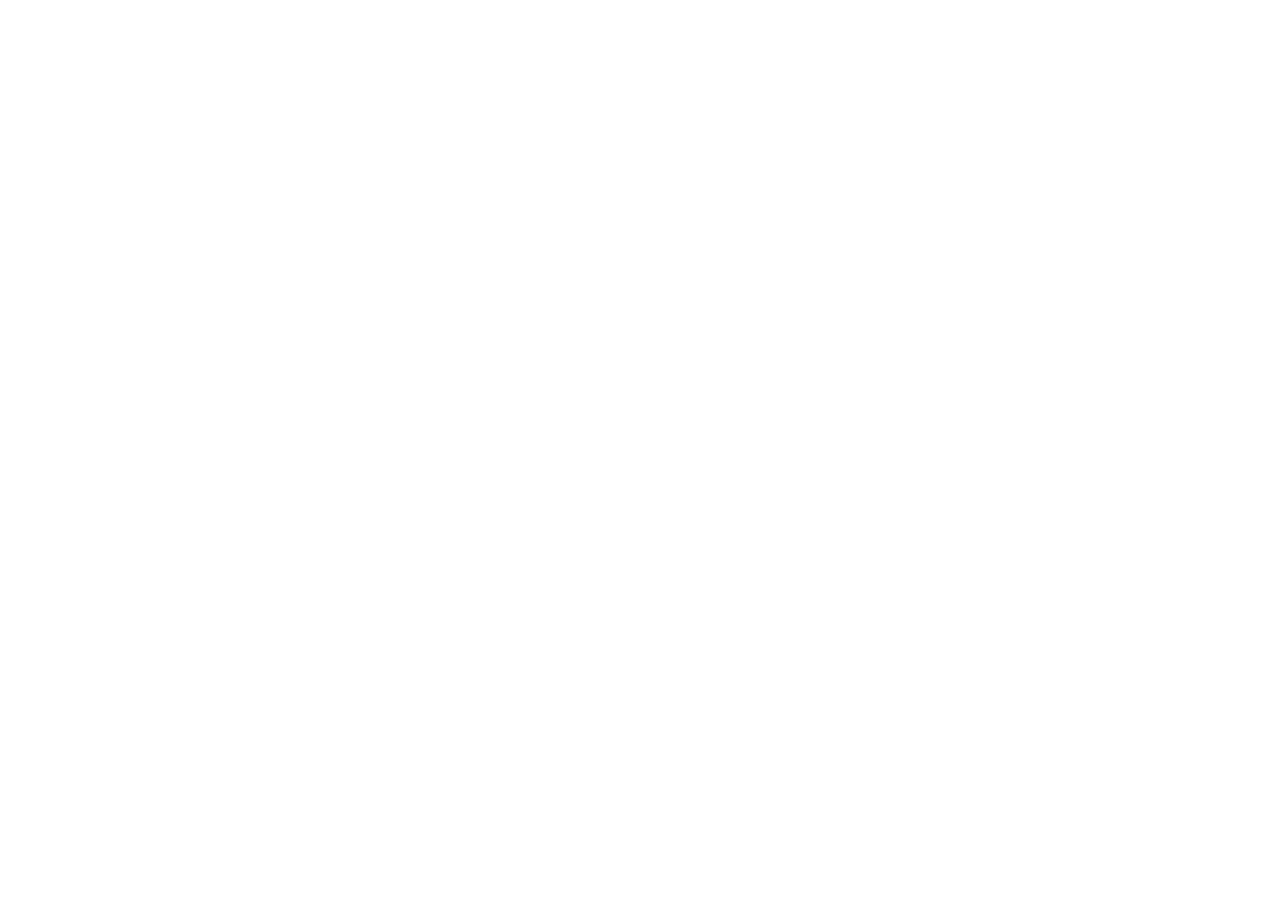
==== index.html @ 2a775c5d "grid" ====
<!doctype html>
<html lang="en">
  <head>
    <meta charset="UTF-8" />
    <meta name="viewport" content="width=device-width, initial-scale=1.0" />
    <title>Home page</title>
    <link rel="stylesheet" href="./css/reset.css" />
    <link rel="stylesheet" href="./css/grid.css" />
    <link
      rel="stylesheet"
      href="https://cdnjs.cloudflare.com/ajax/libs/font-awesome/7.3.0/css/all.min.css"
      integrity="sha512-ApSLB1Pd3/bZN8fWB/RG9YhN/7bd9Hkf3AGaE2mPfebjrxagjuBtx2GcgdqIlJkUzwylBo61r9Xa9NmgBI0swA=="
      crossorigin="anonymous"
      referrerpolicy="no-referrer"
    />
    <link rel="preconnect" href="https://fonts.googleapis.com" />
    <link rel="preconnect" href="https://fonts.gstatic.com" crossorigin />
    <link
      href="https://fonts.googleapis.com/css2?family=Manrope:wght@200..800&family=PT+Sans:ital,wght@0,400;0,700;1,400;1,700&family=Roboto+Slab:wght@100..900&family=Source+Sans+3:ital,wght@0,200..900;1,200..900&display=swap"
      rel="stylesheet"
    />
  </head>
  <body></body>
</html>
---- css/grid.css ----
:root {
  --heading-font: "Roboto Slab", serif;
  --black: #000;
  --white: #fff;
  --primary-color: #b80257;
  --secondary-color: #783df0;
}
* {
  box-sizing: border-box;
}
html {
  font-size: 62.5%;
}
body {
  font-size: 1.6rem;
  font-family: "Manrope", sans-serif;
  line-height: 1.3;
}

h1,
h2,
h3,
h4,
h5,
h6 {
  font-family: var(--heading-font);
}

a {
  color: inherit;
}
/* XXL */

.item {
  display: flex;
  justify-content: center;
  align-items: center;
  padding: 20px;
  font-size: 20px;
  font-weight: 600;
  background: lightgreen;
  color: #fff;
}

.container {
  --spacer: 24px;
  --column: 12;

  max-width: 1320px;
  margin-left: auto;
  margin-right: auto;

  padding-left: calc(var(--spacer) / 2);
  padding-right: calc(var(--spacer) / 2);
}

.row {
  --spacer-x: var(--spacer);
  --spacer-y: 0;

  display: flex;
  flex-wrap: wrap;

  margin-left: calc(var(--spacer-x) / 2 * -1);
  margin-right: calc(var(--spacer-x) / 2 * -1);
  margin-top: calc(var(--spacer-y) * -1);
}

.col {
  flex: 1 0;
}

.col,
.row > [class*="col-"] {
  padding-left: calc(var(--spacer-x) / 2);
  padding-right: calc(var(--spacer-x) / 2);
  margin-top: var(--spacer-y);
}

.row > [class*="col-"] {
  flex-basis: calc(100% / var(--column) * var(--column-number));
}

.row[class*="row-cols-"] > * {
  flex-basis: calc(100% / var(--row-cols-number));
}

.row > [class*="offset-"] {
  margin-left: calc(100% / var(--column) * var(--col-offset));
}

/* OFFSET */
.offset-0 {
  --col-offset: 0;
}

.offset-1 {
  --col-offset: 1;
}

.offset-2 {
  --col-offset: 2;
}

.offset-3 {
  --col-offset: 3;
}

.offset-4 {
  --col-offset: 4;
}

.offset-5 {
  --col-offset: 5;
}

.offset-6 {
  --col-offset: 6;
}

.offset-7 {
  --col-offset: 7;
}

.offset-8 {
  --col-offset: 8;
}

.offset-9 {
  --col-offset: 9;
}

.offset-10 {
  --col-offset: 10;
}

.offset-11 {
  --col-offset: 11;
}
/* Gutters */

/* gx: khoảng cách ngang */
.g-0,
.gx-0 {
  --spacer-x: 0;
}

.g-1,
.gx-1 {
  --spacer-x: calc(var(--spacer) * 0.25);
}

.g-2,
.gx-2 {
  --spacer-x: calc(var(--spacer) * 0.5);
}

.g-3,
.gx-3 {
  --spacer-x: calc(var(--spacer));
}

.g-4,
.gx-4 {
  --spacer-x: calc(var(--spacer) * 1.5);
}

.g-5,
.gx-5 {
  --spacer-x: calc(var(--spacer) * 3);
}

/* gy: khoảng cách dọc */
.g-0,
.gy-0 {
  --spacer-y: 0;
}

.g-1,
.gy-1 {
  --spacer-y: calc(var(--spacer) * 0.25);
}

.g-2,
.gy-2 {
  --spacer-y: calc(var(--spacer) * 0.5);
}

.g-3,
.gy-3 {
  --spacer-y: calc(var(--spacer));
}

.g-4,
.gy-4 {
  --spacer-y: calc(var(--spacer) * 1.5);
}

.g-5,
.gy-5 {
  --spacer-y: calc(var(--spacer) * 3);
}

/* Row col */

.row-cols-1 {
  --row-cols-number: 1;
}
.row-cols-2 {
  --row-cols-number: 2;
}
.row-cols-3 {
  --row-cols-number: 3;
}
.row-cols-4 {
  --row-cols-number: 4;
}
.row-cols-5 {
  --row-cols-number: 5;
}
.row-cols-6 {
  --row-cols-number: 6;
}

/* col */

.col-1 {
  --column-number: 1;
}

.col-2 {
  --column-number: 2;
}
.col-3 {
  --column-number: 3;
}
.col-4 {
  --column-number: 4;
}
.col-5 {
  --column-number: 5;
}
.col-6 {
  --column-number: 6;
}
.col-7 {
  --column-number: 7;
}
.col-8 {
  --column-number: 8;
}
.col-9 {
  --column-number: 9;
}
.col-10 {
  --column-number: 10;
}
.col-11 {
  --column-number: 11;
}
.col-12 {
  --column-number: 12;
}

/* Responsive */

/* XL */

@media (max-width: 1399.98px) {
  .container {
    max-width: 1140px;
  }

  .col-xl-1 {
    --column-number: 1;
  }

  .col-xl-2 {
    --column-number: 2;
  }
  .col-xl-3 {
    --column-number: 3;
  }
  .col-xl-4 {
    --column-number: 4;
  }
  .col-xl-5 {
    --column-number: 5;
  }
  .col-xl-6 {
    --column-number: 6;
  }
  .col-xl-7 {
    --column-number: 7;
  }
  .col-xl-8 {
    --column-number: 8;
  }
  .col-xl-9 {
    --column-number: 9;
  }
  .col-xl-10 {
    --column-number: 10;
  }
  .col-xl-11 {
    --column-number: 11;
  }
  .col-xl-12 {
    --column-number: 12;
  }

  .row-cols-xl-1 {
    --row-cols-number: 1;
  }
  .row-cols-xl-2 {
    --row-cols-number: 2;
  }
  .row-cols-xl-3 {
    --row-cols-number: 3;
  }
  .row-cols-xl-4 {
    --row-cols-number: 4;
  }
  .row-cols-xl-5 {
    --row-cols-number: 5;
  }
  .row-cols-xl-6 {
    --row-cols-number: 6;
  }
  /* Gutters */

  /* gx: khoảng cách ngang */
  .g-xl-0,
  .gx-xl-0 {
    --spacer-x: 0;
  }

  .g-xl-1,
  .gx-xl-1 {
    --spacer-x: calc(var(--spacer) * 0.25);
  }

  .g-xl-2,
  .gx-xl-2 {
    --spacer-x: calc(var(--spacer) * 0.5);
  }

  .g-xl-3,
  .gx-xl-3 {
    --spacer-x: calc(var(--spacer));
  }

  .g-xl-4,
  .gx-xl-4 {
    --spacer-x: calc(var(--spacer) * 1.5);
  }

  .g-xl-5,
  .gx-xl-5 {
    --spacer-x: calc(var(--spacer) * 3);
  }

  /* gy: khoảng cách dọc */
  .g-xl-0,
  .gy-xl-0 {
    --spacer-y: 0;
  }

  .g-xl-1,
  .gy-xl-1 {
    --spacer-y: calc(var(--spacer) * 0.25);
  }

  .g-xl-2,
  .gy-xl-2 {
    --spacer-y: calc(var(--spacer) * 0.5);
  }

  .g-xl-3,
  .gy-xl-3 {
    --spacer-y: calc(var(--spacer));
  }

  .g-xl-4,
  .gy-xl-4 {
    --spacer-y: calc(var(--spacer) * 1.5);
  }

  .g-xl-5,
  .gy-xl-5 {
    --spacer-y: calc(var(--spacer) * 3);
  }

  /* OFFSET */
  .offset-xl-0 {
    --col-offset: 0;
  }

  .offset-xl-1 {
    --col-offset: 1;
  }

  .offset-xl-2 {
    --col-offset: 2;
  }

  .offset-xl-3 {
    --col-offset: 3;
  }

  .offset-xl-4 {
    --col-offset: 4;
  }

  .offset-xl-5 {
    --col-offset: 5;
  }

  .offset-xl-6 {
    --col-offset: 6;
  }

  .offset-xl-7 {
    --col-offset: 7;
  }

  .offset-xl-8 {
    --col-offset: 8;
  }

  .offset-xl-9 {
    --col-offset: 9;
  }

  .offset-xl-10 {
    --col-offset: 10;
  }

  .offset-xl-11 {
    --col-offset: 11;
  }
}
/* lg */

@media (max-width: 1199.98px) {
  .container {
    max-width: 960px;
  }
  .col-lg-1 {
    --column-number: 1;
  }

  .col-lg-2 {
    --column-number: 2;
  }
  .col-lg-3 {
    --column-number: 3;
  }
  .col-lg-4 {
    --column-number: 4;
  }
  .col-lg-5 {
    --column-number: 5;
  }
  .col-lg-6 {
    --column-number: 6;
  }
  .col-lg-7 {
    --column-number: 7;
  }
  .col-lg-8 {
    --column-number: 8;
  }
  .col-lg-9 {
    --column-number: 9;
  }
  .col-lg-10 {
    --column-number: 10;
  }
  .col-lg-11 {
    --column-number: 11;
  }
  .col-lg-12 {
    --column-number: 12;
  }
  .row-cols-lg-1 {
    --row-cols-number: 1;
  }
  .row-cols-lg-2 {
    --row-cols-number: 2;
  }
  .row-cols-lg-3 {
    --row-cols-number: 3;
  }
  .row-cols-lg-4 {
    --row-cols-number: 4;
  }
  .row-cols-lg-5 {
    --row-cols-number: 5;
  }
  .row-cols-lg-6 {
    --row-cols-number: 6;
  } /* Gutters */

  /* gx: khoảng cách ngang */
  .g-lg-0,
  .gx-lg-0 {
    --spacer-x: 0;
  }

  .g-lg-1,
  .gx-lg-1 {
    --spacer-x: calc(var(--spacer) * 0.25);
  }

  .g-lg-2,
  .gx-lg-2 {
    --spacer-x: calc(var(--spacer) * 0.5);
  }

  .g-lg-3,
  .gx-lg-3 {
    --spacer-x: calc(var(--spacer));
  }

  .g-lg-4,
  .gx-lg-4 {
    --spacer-x: calc(var(--spacer) * 1.5);
  }

  .g-lg-5,
  .gx-lg-5 {
    --spacer-x: calc(var(--spacer) * 3);
  }

  /* gy: khoảng cách dọc */
  .g-lg-0,
  .gy-lg-0 {
    --spacer-y: 0;
  }

  .g-lg-1,
  .gy-lg-1 {
    --spacer-y: calc(var(--spacer) * 0.25);
  }

  .g-lg-2,
  .gy-lg-2 {
    --spacer-y: calc(var(--spacer) * 0.5);
  }

  .g-lg-3,
  .gy-lg-3 {
    --spacer-y: calc(var(--spacer));
  }

  .g-lg-4,
  .gy-lg-4 {
    --spacer-y: calc(var(--spacer) * 1.5);
  }

  .g-lg-5,
  .gy-lg-5 {
    --spacer-y: calc(var(--spacer) * 3);
  }

  /* OFFSET */
  .offset-lg-0 {
    --col-offset: 0;
  }

  .offset-lg-1 {
    --col-offset: 1;
  }

  .offset-lg-2 {
    --col-offset: 2;
  }

  .offset-lg-3 {
    --col-offset: 3;
  }

  .offset-lg-4 {
    --col-offset: 4;
  }

  .offset-lg-5 {
    --col-offset: 5;
  }

  .offset-lg-6 {
    --col-offset: 6;
  }

  .offset-lg-7 {
    --col-offset: 7;
  }

  .offset-lg-8 {
    --col-offset: 8;
  }

  .offset-lg-9 {
    --col-offset: 9;
  }

  .offset-lg-10 {
    --col-offset: 10;
  }

  .offset-lg-11 {
    --col-offset: 11;
  }
}
/* md */

@media (max-width: 991.98px) {
  .container {
    max-width: 720px;
  }
  .col-md-1 {
    --column-number: 1;
  }

  .col-md-2 {
    --column-number: 2;
  }
  .col-md-3 {
    --column-number: 3;
  }
  .col-md-4 {
    --column-number: 4;
  }
  .col-md-5 {
    --column-number: 5;
  }
  .col-md-6 {
    --column-number: 6;
  }
  .col-md-7 {
    --column-number: 7;
  }
  .col-md-8 {
    --column-number: 8;
  }
  .col-md-9 {
    --column-number: 9;
  }
  .col-md-10 {
    --column-number: 10;
  }
  .col-md-11 {
    --column-number: 11;
  }
  .col-md-12 {
    --column-number: 12;
  }
  .row-cols-md-1 {
    --row-cols-number: 1;
  }
  .row-cols-md-2 {
    --row-cols-number: 2;
  }
  .row-cols-md-3 {
    --row-cols-number: 3;
  }
  .row-cols-md-4 {
    --row-cols-number: 4;
  }
  .row-cols-md-5 {
    --row-cols-number: 5;
  }
  .row-cols-md-6 {
    --row-cols-number: 6;
  }
  /* Gutters */

  /* gx: khoảng cách ngang */
  .g-md-0,
  .gx-md-0 {
    --spacer-x: 0;
  }

  .g-md-1,
  .gx-md-1 {
    --spacer-x: calc(var(--spacer) * 0.25);
  }

  .g-md-2,
  .gx-md-2 {
    --spacer-x: calc(var(--spacer) * 0.5);
  }

  .g-md-3,
  .gx-md-3 {
    --spacer-x: calc(var(--spacer));
  }

  .g-md-4,
  .gx-md-4 {
    --spacer-x: calc(var(--spacer) * 1.5);
  }

  .g-md-5,
  .gx-md-5 {
    --spacer-x: calc(var(--spacer) * 3);
  }

  /* gy: khoảng cách dọc */
  .g-md-0,
  .gy-md-0 {
    --spacer-y: 0;
  }

  .g-md-1,
  .gy-md-1 {
    --spacer-y: calc(var(--spacer) * 0.25);
  }

  .g-md-2,
  .gy-md-2 {
    --spacer-y: calc(var(--spacer) * 0.5);
  }

  .g-md-3,
  .gy-md-3 {
    --spacer-y: calc(var(--spacer));
  }

  .g-md-4,
  .gy-md-4 {
    --spacer-y: calc(var(--spacer) * 1.5);
  }

  .g-md-5,
  .gy-md-5 {
    --spacer-y: calc(var(--spacer) * 3);
  }

  /* OFFSET */
  .offset-md-0 {
    --col-offset: 0;
  }

  .offset-md-1 {
    --col-offset: 1;
  }

  .offset-md-2 {
    --col-offset: 2;
  }

  .offset-md-3 {
    --col-offset: 3;
  }

  .offset-md-4 {
    --col-offset: 4;
  }

  .offset-md-5 {
    --col-offset: 5;
  }

  .offset-md-6 {
    --col-offset: 6;
  }

  .offset-md-7 {
    --col-offset: 7;
  }

  .offset-md-8 {
    --col-offset: 8;
  }

  .offset-md-9 {
    --col-offset: 9;
  }

  .offset-md-10 {
    --col-offset: 10;
  }

  .offset-md-11 {
    --col-offset: 11;
  }
}
/* sm */

@media (max-width: 767.98px) {
  .container {
    max-width: 540px;
  }
  .col-sm-1 {
    --column-number: 1;
  }

  .col-sm-2 {
    --column-number: 2;
  }
  .col-sm-3 {
    --column-number: 3;
  }
  .col-sm-4 {
    --column-number: 4;
  }
  .col-sm-5 {
    --column-number: 5;
  }
  .col-sm-6 {
    --column-number: 6;
  }
  .col-sm-7 {
    --column-number: 7;
  }
  .col-sm-8 {
    --column-number: 8;
  }
  .col-sm-9 {
    --column-number: 9;
  }
  .col-sm-10 {
    --column-number: 10;
  }
  .col-sm-11 {
    --column-number: 11;
  }
  .col-sm-12 {
    --column-number: 12;
  }
  .row-cols-sm-1 {
    --row-cols-number: 1;
  }
  .row-cols-sm-2 {
    --row-cols-number: 2;
  }
  .row-cols-sm-3 {
    --row-cols-number: 3;
  }
  .row-cols-sm-4 {
    --row-cols-number: 4;
  }
  .row-cols-sm-5 {
    --row-cols-number: 5;
  }
  .row-cols-sm-6 {
    --row-cols-number: 6;
  }
  /* Gutters */

  /* gx: khoảng cách ngang */
  .g-sm-0,
  .gx-sm-0 {
    --spacer-x: 0;
  }

  .g-sm-1,
  .gx-sm-1 {
    --spacer-x: calc(var(--spacer) * 0.25);
  }

  .g-sm-2,
  .gx-sm-2 {
    --spacer-x: calc(var(--spacer) * 0.5);
  }

  .g-sm-3,
  .gx-sm-3 {
    --spacer-x: calc(var(--spacer));
  }

  .g-sm-4,
  .gx-sm-4 {
    --spacer-x: calc(var(--spacer) * 1.5);
  }

  .g-sm-5,
  .gx-sm-5 {
    --spacer-x: calc(var(--spacer) * 3);
  }

  /* gy: khoảng cách dọc */
  .g-sm-0,
  .gy-sm-0 {
    --spacer-y: 0;
  }

  .g-sm-1,
  .gy-sm-1 {
    --spacer-y: calc(var(--spacer) * 0.25);
  }

  .g-sm-2,
  .gy-sm-2 {
    --spacer-y: calc(var(--spacer) * 0.5);
  }

  .g-sm-3,
  .gy-sm-3 {
    --spacer-y: calc(var(--spacer));
  }

  .g-sm-4,
  .gy-sm-4 {
    --spacer-y: calc(var(--spacer) * 1.5);
  }

  .g-sm-5,
  .gy-sm-5 {
    --spacer-y: calc(var(--spacer) * 3);
  }

  /* OFFSET */
  .offset-sm-0 {
    --col-offset: 0;
  }

  .offset-sm-1 {
    --col-offset: 1;
  }

  .offset-sm-2 {
    --col-offset: 2;
  }

  .offset-sm-3 {
    --col-offset: 3;
  }

  .offset-sm-4 {
    --col-offset: 4;
  }

  .offset-sm-5 {
    --col-offset: 5;
  }

  .offset-sm-6 {
    --col-offset: 6;
  }

  .offset-sm-7 {
    --col-offset: 7;
  }

  .offset-sm-8 {
    --col-offset: 8;
  }

  .offset-sm-9 {
    --col-offset: 9;
  }

  .offset-sm-10 {
    --col-offset: 10;
  }

  .offset-sm-11 {
    --col-offset: 11;
  }
}
/* xs */

@media (max-width: 576.98px) {
  .container {
    max-width: 100%;
  }
  .col-xs-1 {
    --column-number: 1;
  }

  .col-xs-2 {
    --column-number: 2;
  }
  .col-xs-3 {
    --column-number: 3;
  }
  .col-xs-4 {
    --column-number: 4;
  }
  .col-xs-5 {
    --column-number: 5;
  }
  .col-xs-6 {
    --column-number: 6;
  }
  .col-xs-7 {
    --column-number: 7;
  }
  .col-xs-8 {
    --column-number: 8;
  }
  .col-xs-9 {
    --column-number: 9;
  }
  .col-xs-10 {
    --column-number: 10;
  }
  .col-xs-11 {
    --column-number: 11;
  }
  .col-xs-12 {
    --column-number: 12;
  }
  .row-cols-xs-1 {
    --row-cols-number: 1;
  }
  .row-cols-xs-2 {
    --row-cols-number: 2;
  }
  .row-cols-xs-3 {
    --row-cols-number: 3;
  }
  .row-cols-xs-4 {
    --row-cols-number: 4;
  }
  .row-cols-xs-5 {
    --row-cols-number: 5;
  }
  .row-cols-xs-6 {
    --row-cols-number: 6;
  }
  /* Gutters */

  /* gx: khoảng cách ngang */
  .g-xs-0,
  .gx-xs-0 {
    --spacer-x: 0;
  }

  .g-xs-1,
  .gx-xs-1 {
    --spacer-x: calc(var(--spacer) * 0.25);
  }

  .g-xs-2,
  .gx-xs-2 {
    --spacer-x: calc(var(--spacer) * 0.5);
  }

  .g-xs-3,
  .gx-xs-3 {
    --spacer-x: calc(var(--spacer));
  }

  .g-xs-4,
  .gx-xs-4 {
    --spacer-x: calc(var(--spacer) * 1.5);
  }

  .g-xs-5,
  .gx-xs-5 {
    --spacer-x: calc(var(--spacer) * 3);
  }

  /* gy: khoảng cách dọc */
  .g-xs-0,
  .gy-xs-0 {
    --spacer-y: 0;
  }

  .g-xs-1,
  .gy-xs-1 {
    --spacer-y: calc(var(--spacer) * 0.25);
  }

  .g-xs-2,
  .gy-xs-2 {
    --spacer-y: calc(var(--spacer) * 0.5);
  }

  .g-xs-3,
  .gy-xs-3 {
    --spacer-y: calc(var(--spacer));
  }

  .g-xs-4,
  .gy-xs-4 {
    --spacer-y: calc(var(--spacer) * 1.5);
  }

  .g-xs-5,
  .gy-xs-5 {
    --spacer-y: calc(var(--spacer) * 3);
  }

  /* OFFSET */
  .offset-xs-0 {
    --col-offset: 0;
  }

  .offset-xs-1 {
    --col-offset: 1;
  }

  .offset-xs-2 {
    --col-offset: 2;
  }

  .offset-xs-3 {
    --col-offset: 3;
  }

  .offset-xs-4 {
    --col-offset: 4;
  }

  .offset-xs-5 {
    --col-offset: 5;
  }

  .offset-xs-6 {
    --col-offset: 6;
  }

  .offset-xs-7 {
    --col-offset: 7;
  }

  .offset-xs-8 {
    --col-offset: 8;
  }

  .offset-xs-9 {
    --col-offset: 9;
  }

  .offset-xs-10 {
    --col-offset: 10;
  }

  .offset-xs-11 {
    --col-offset: 11;
  }
}
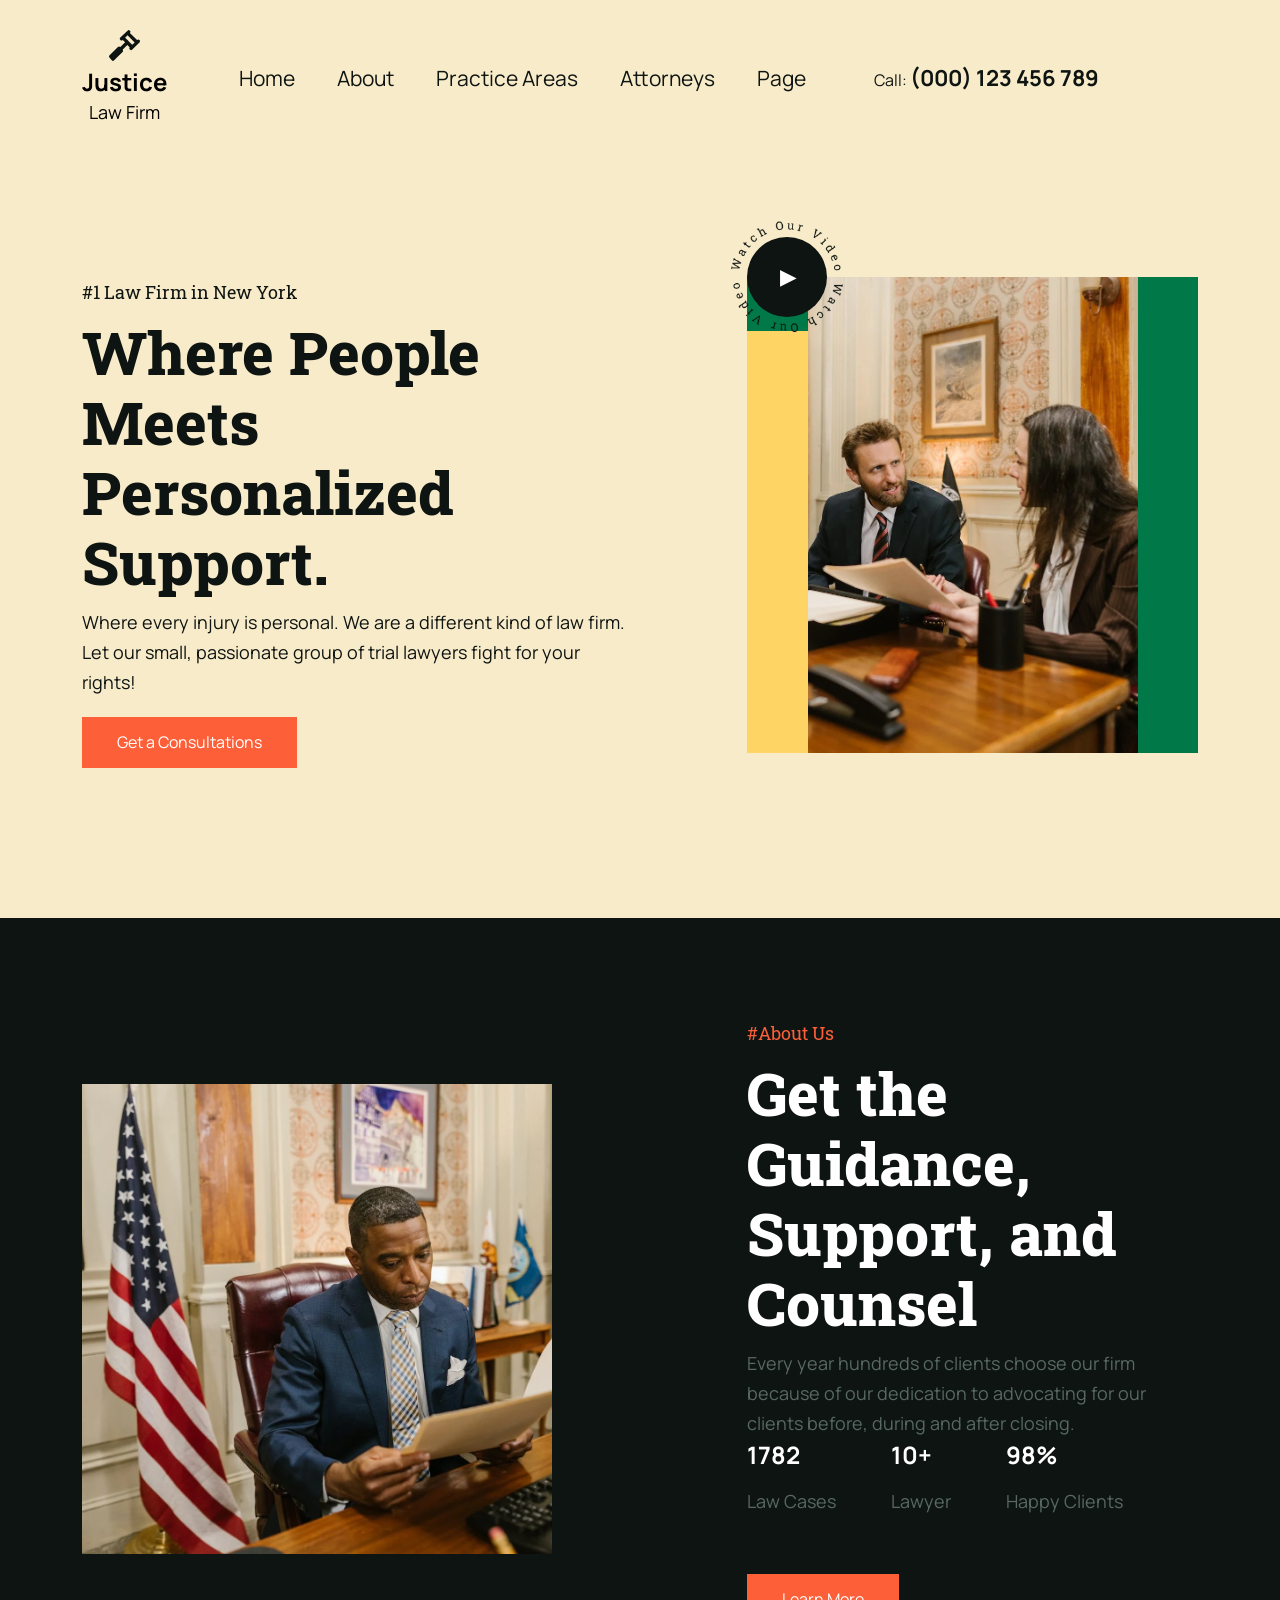
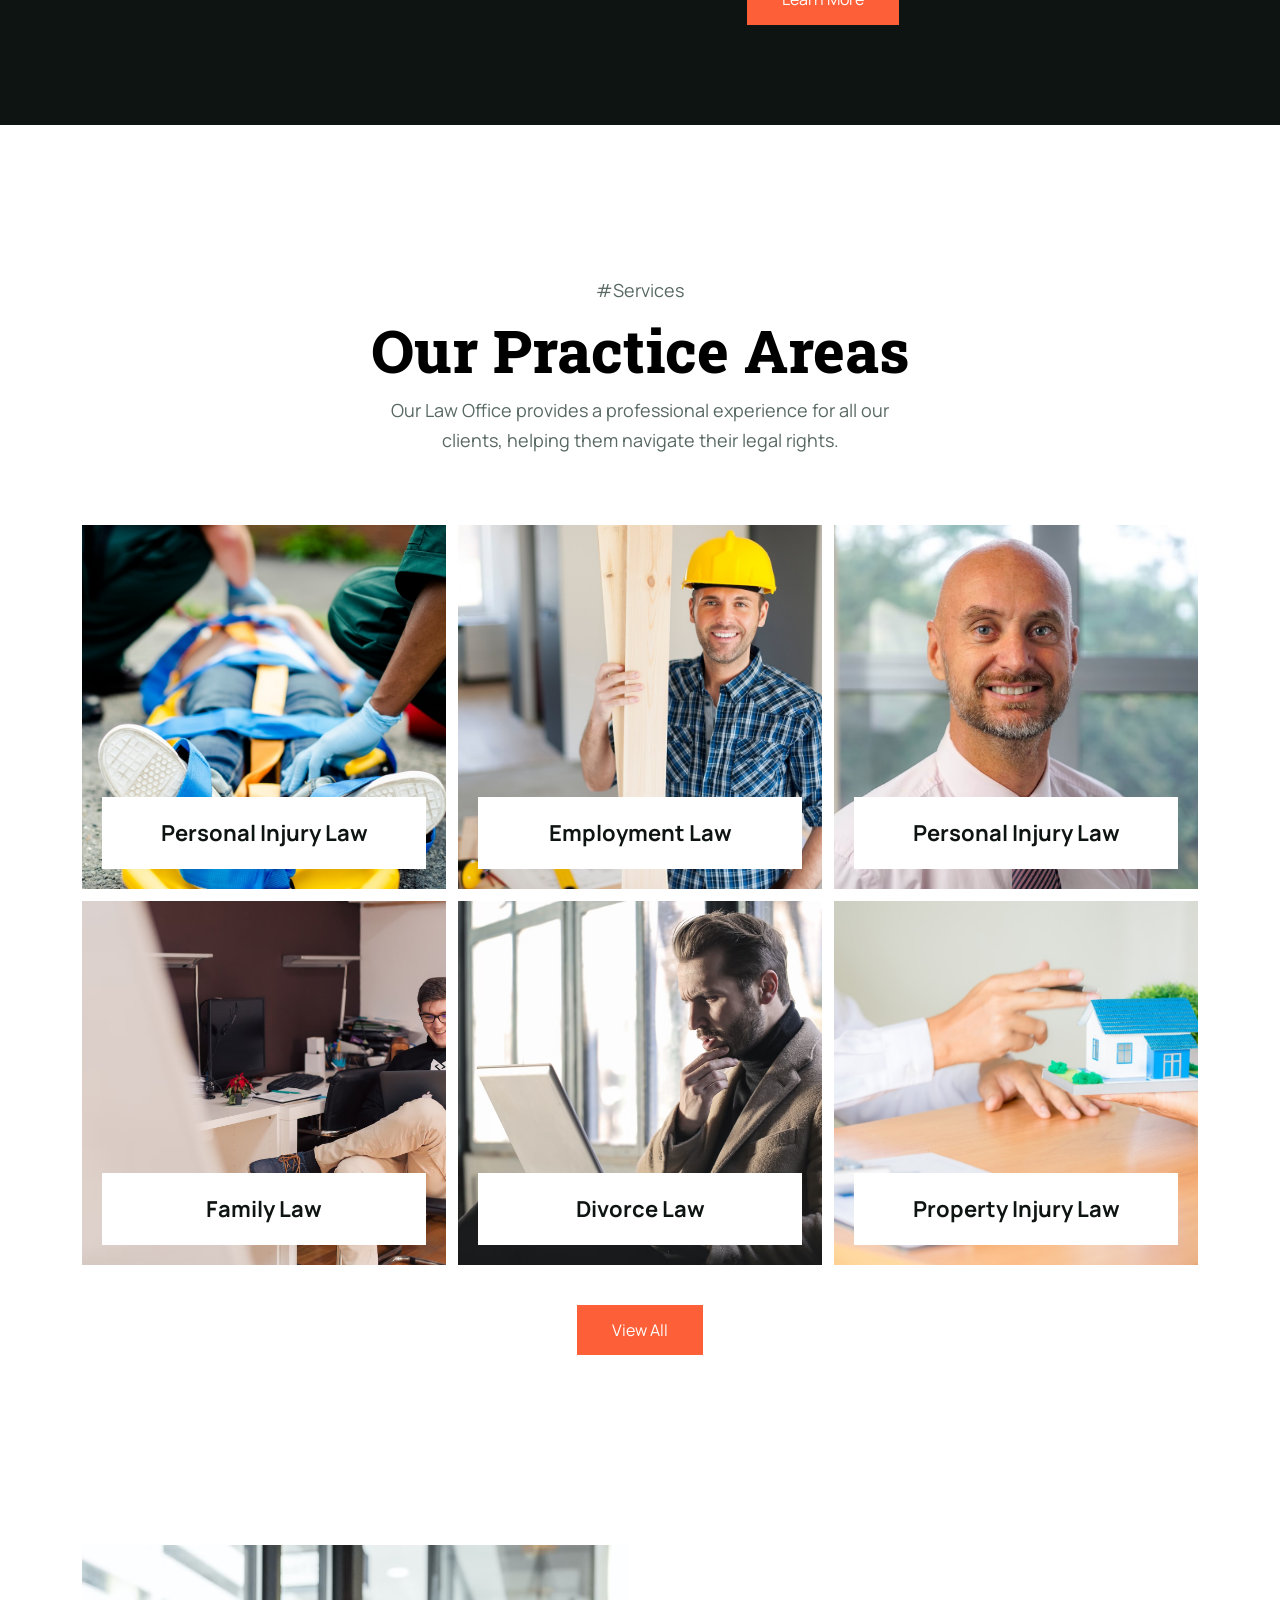
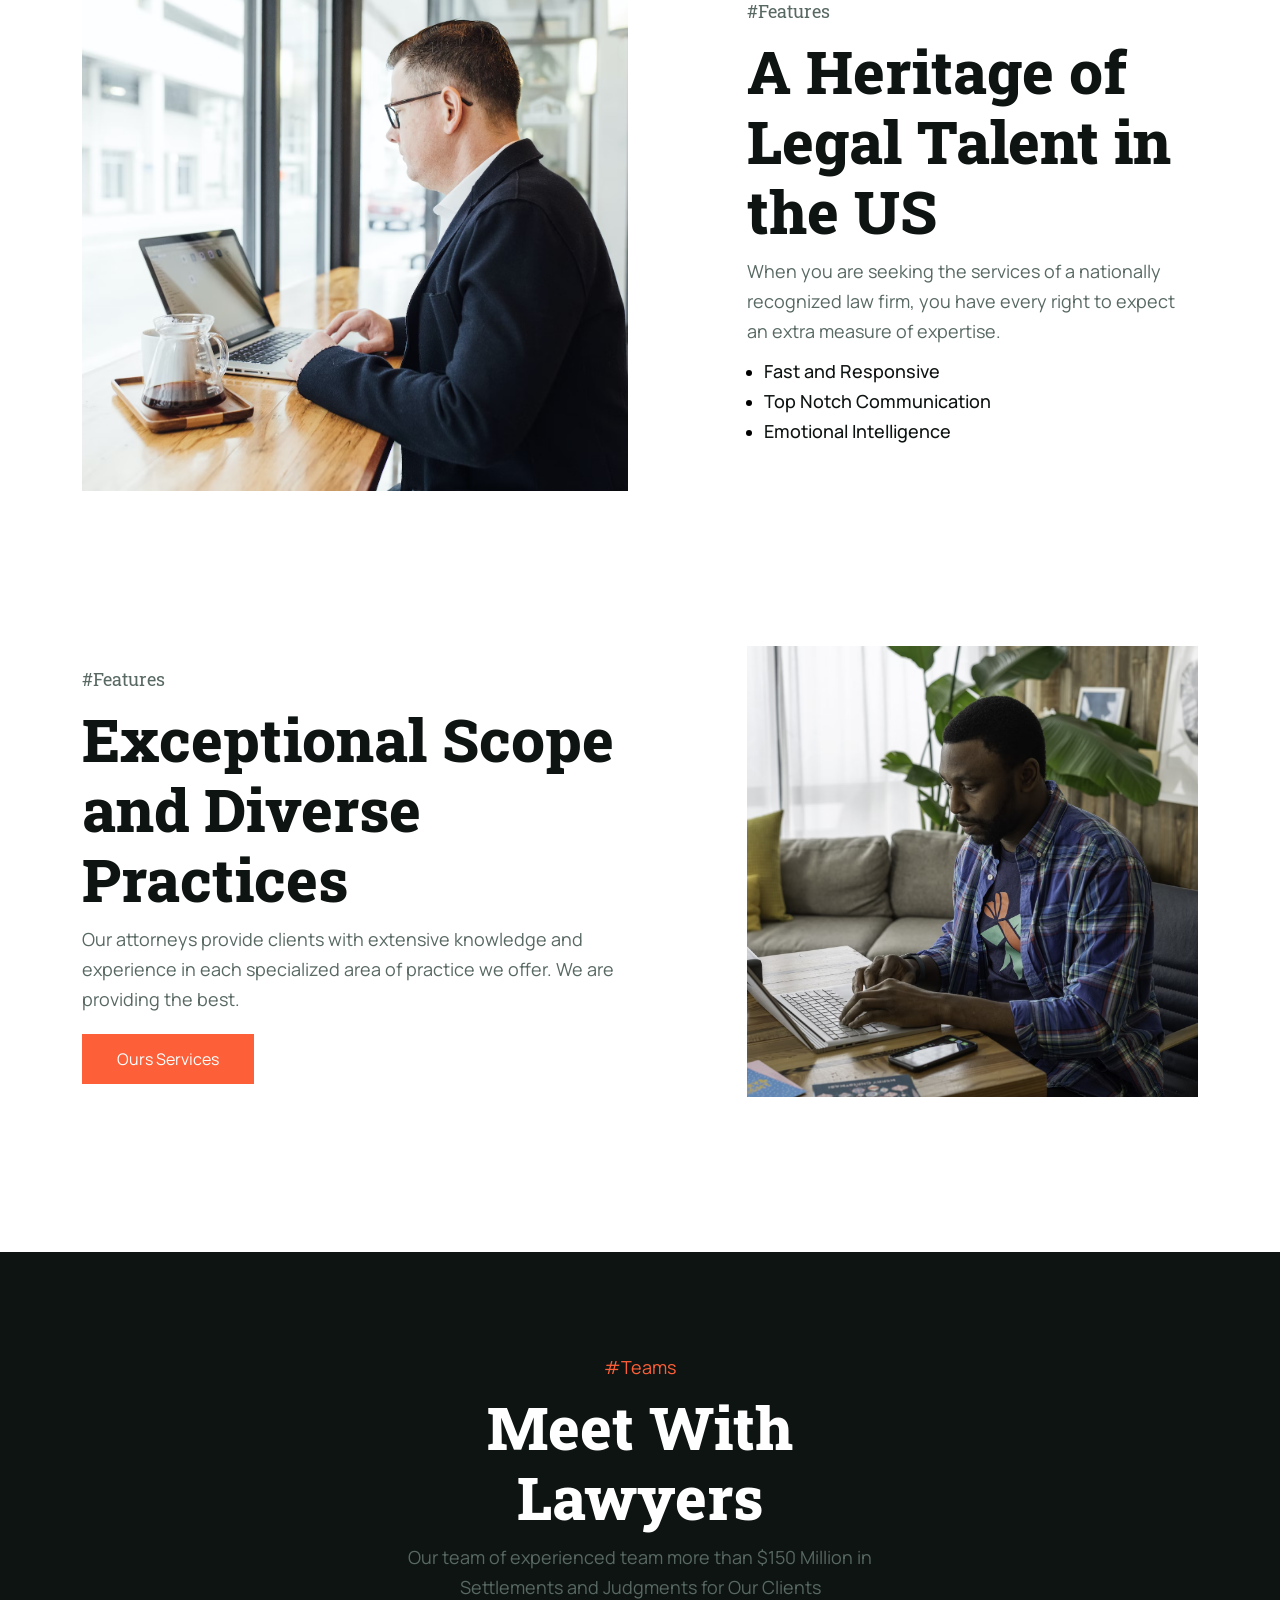
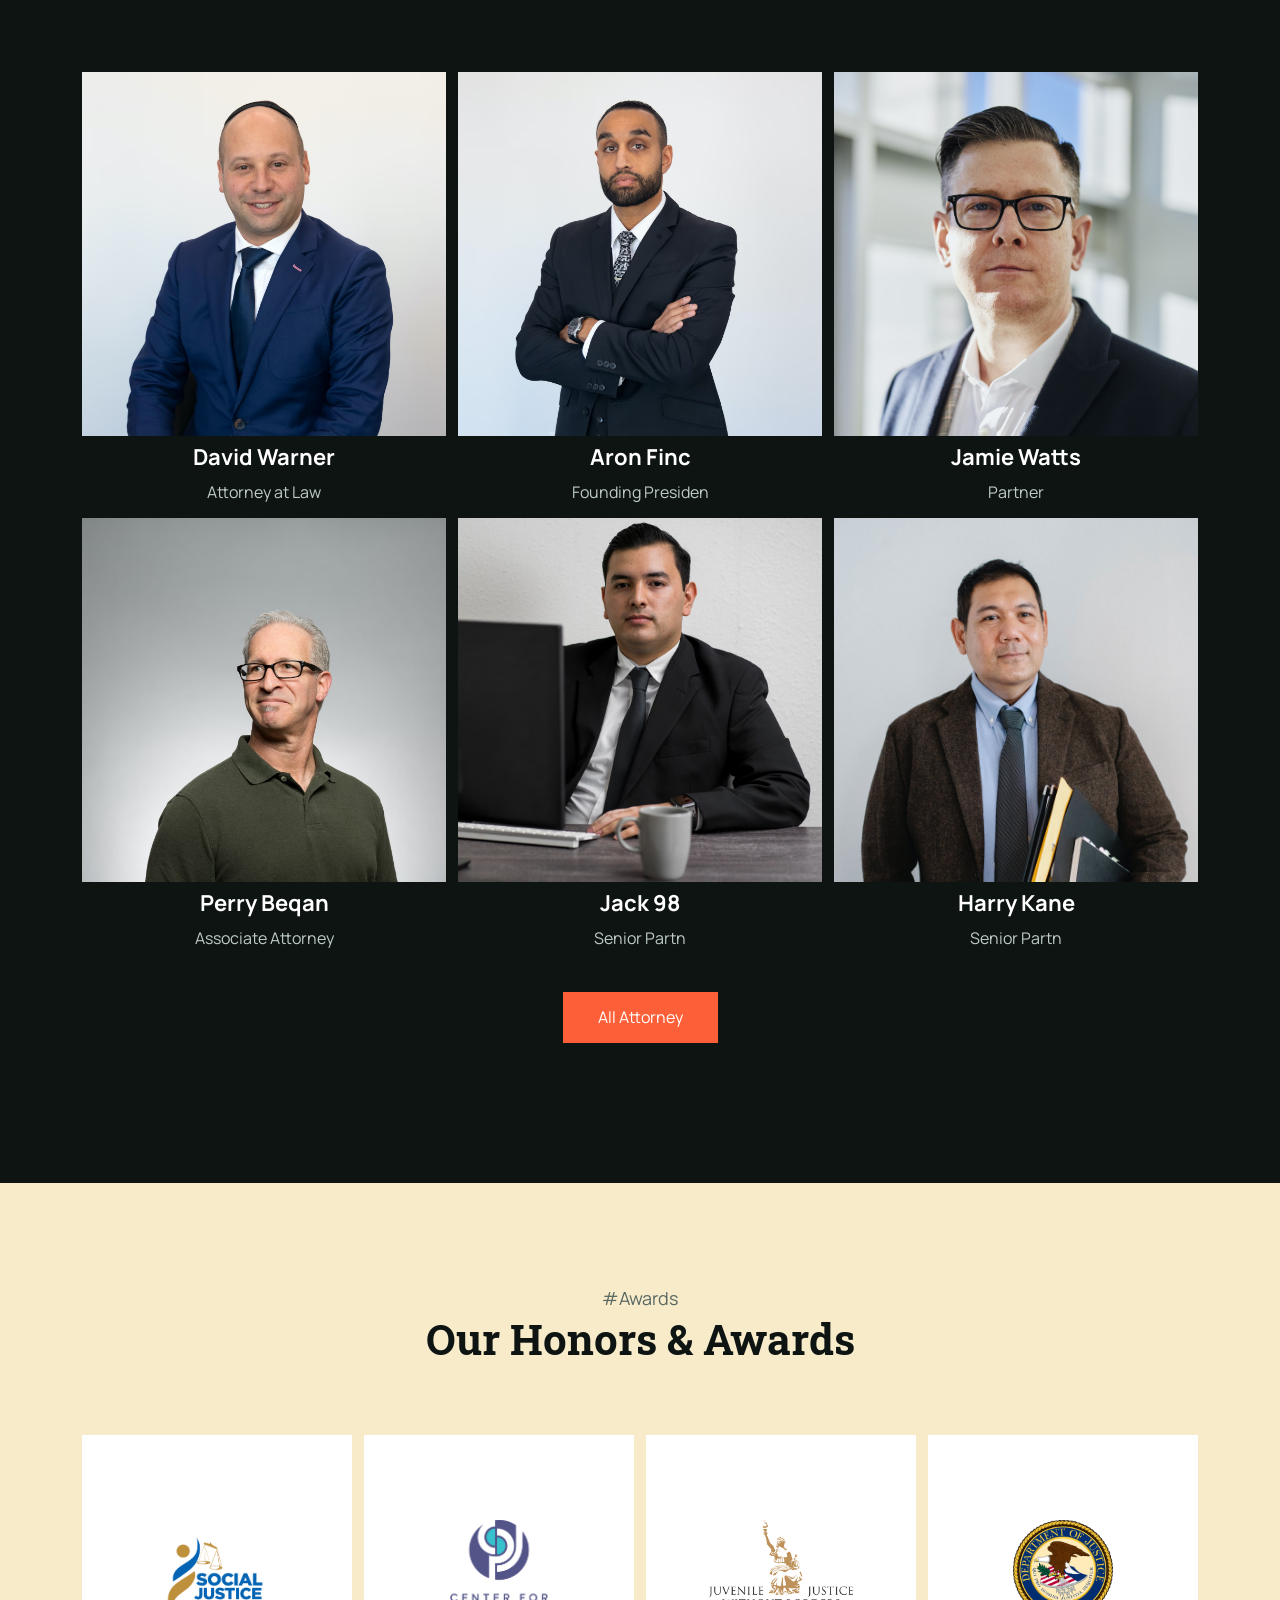
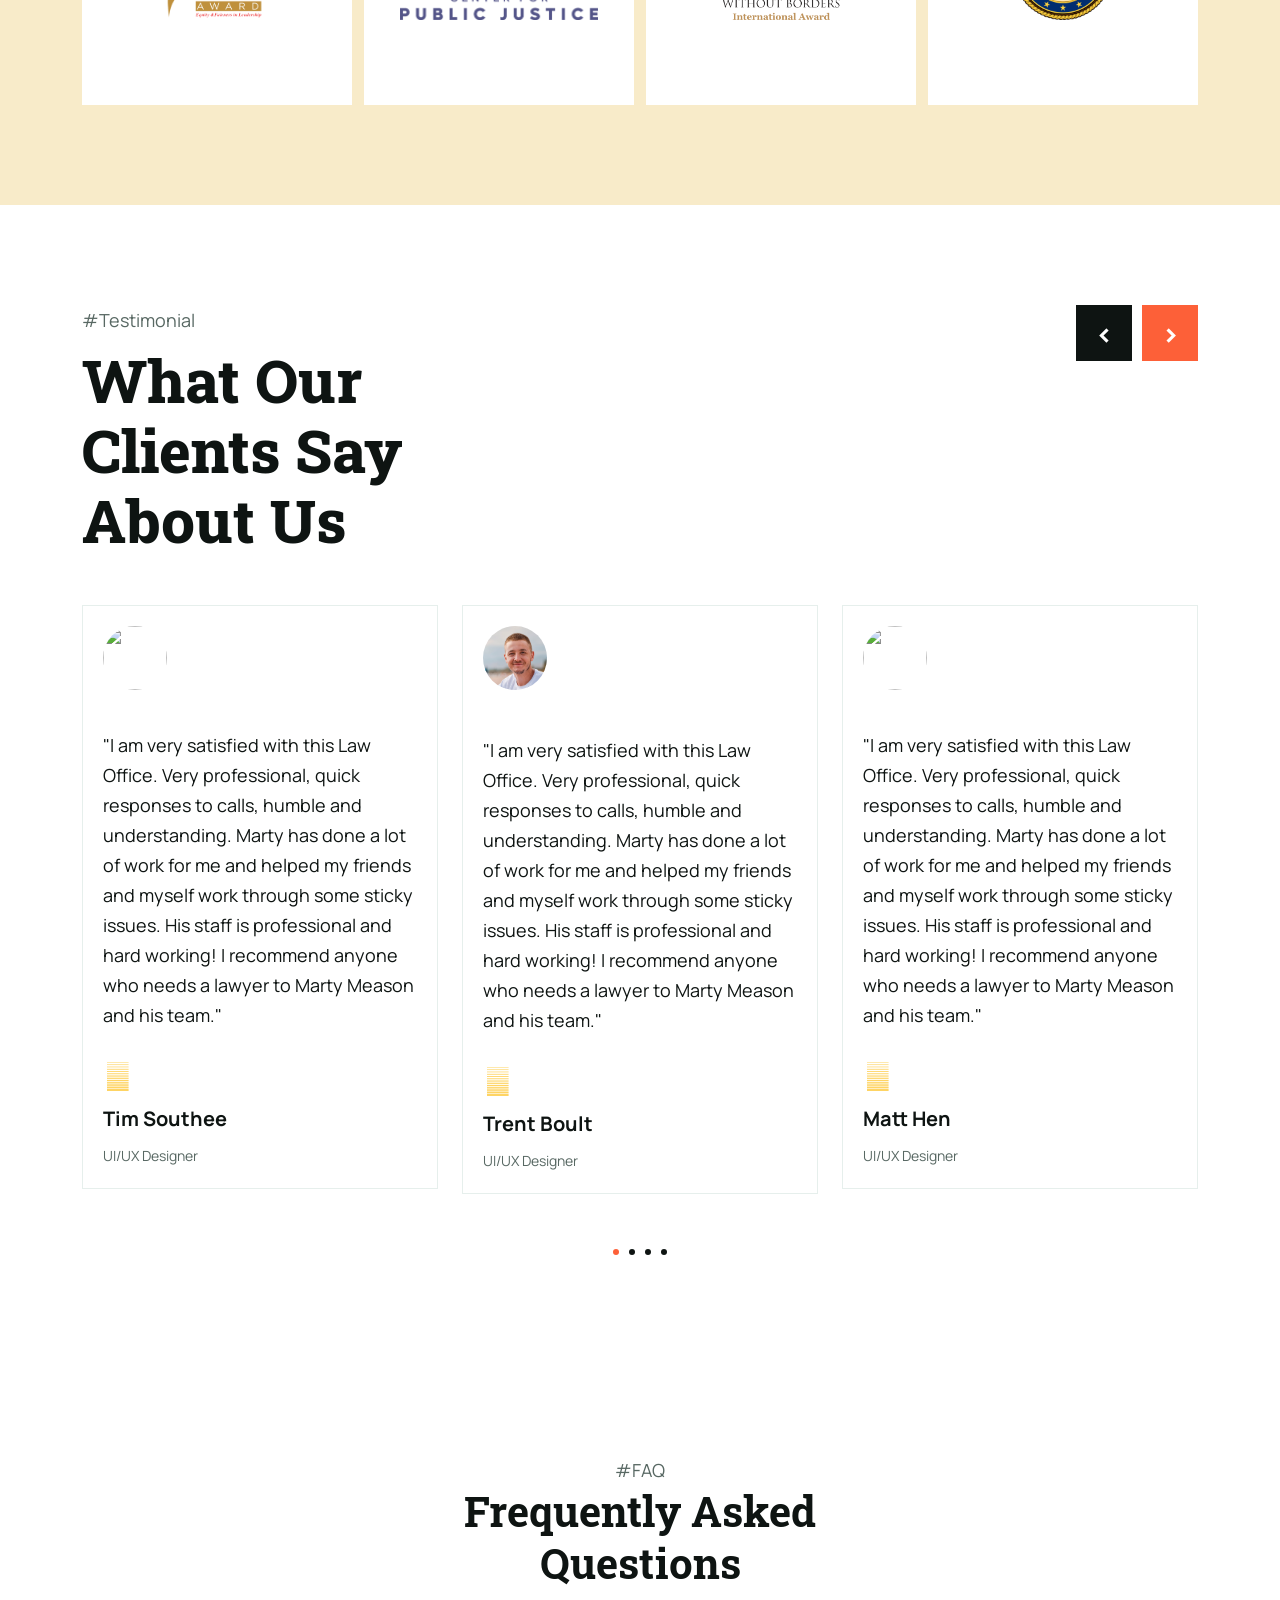
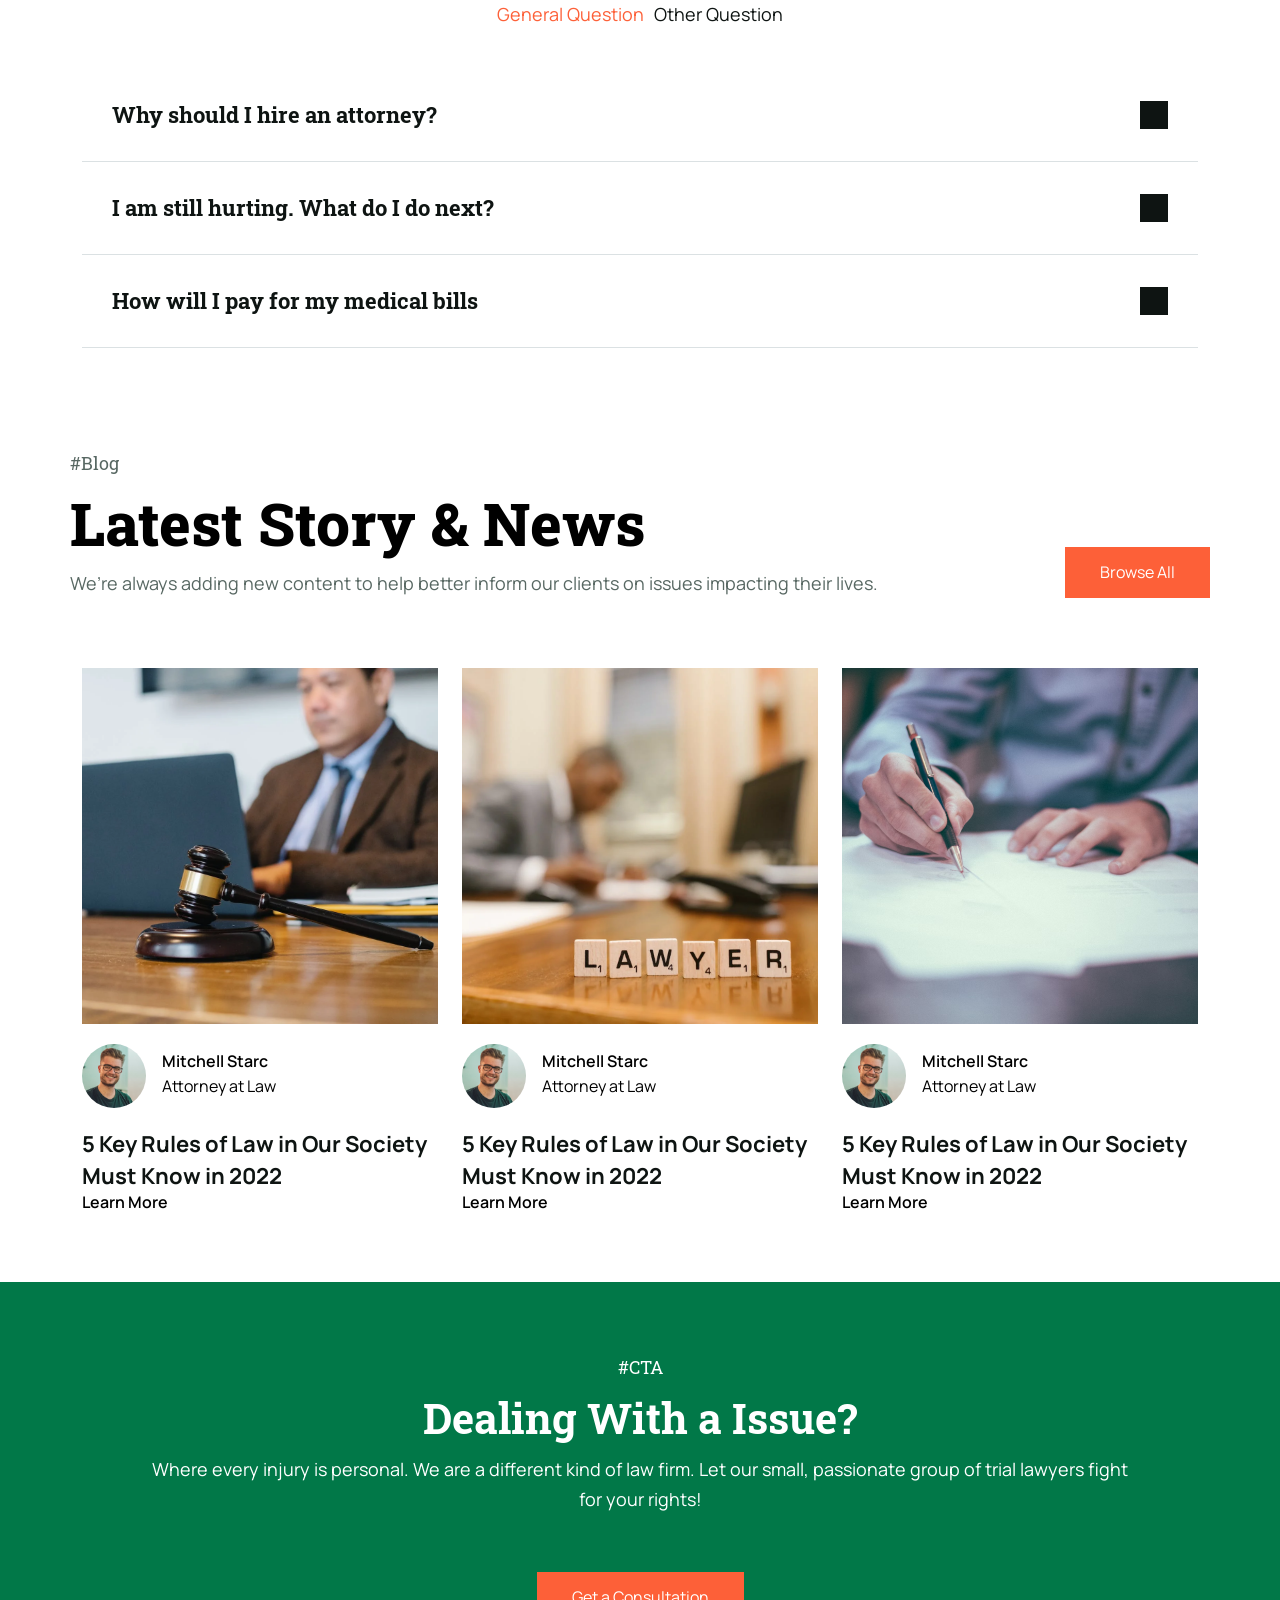
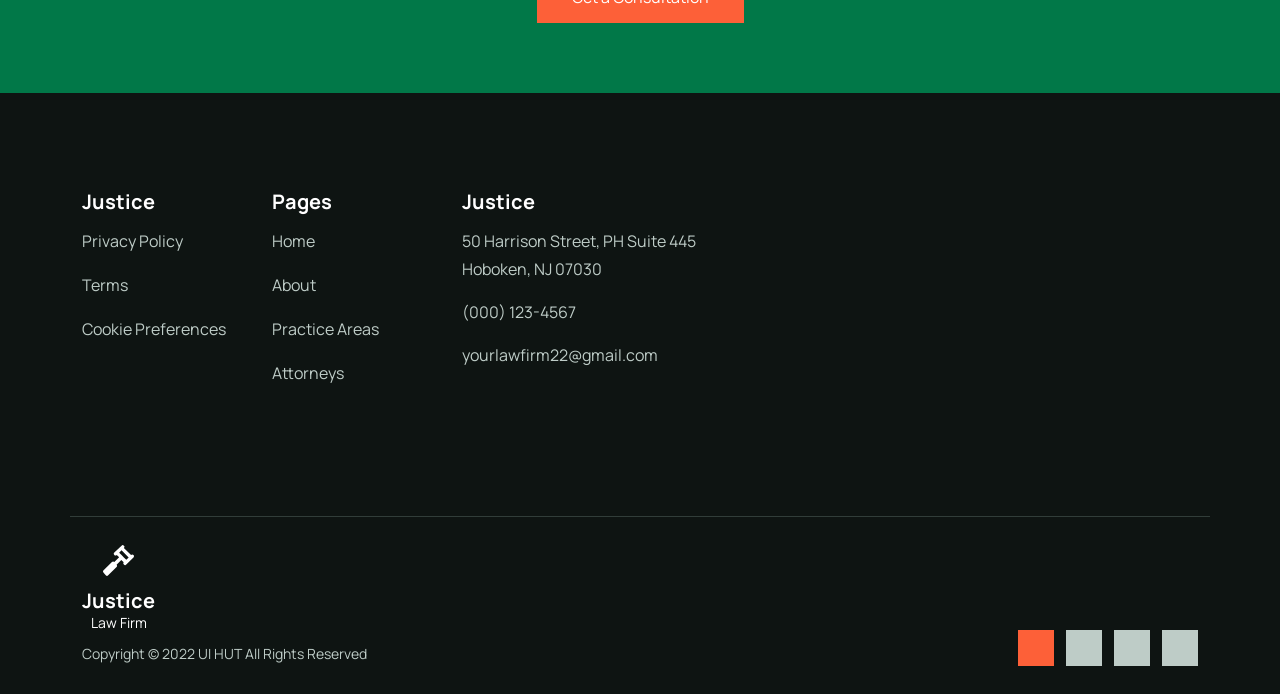
==== commit dd531e7f: "commit home" ====
--- a/index.html
+++ b/index.html
@@ -3,22 +3,907 @@
   <head>
     <meta charset="UTF-8" />
     <meta name="viewport" content="width=device-width, initial-scale=1.0" />
-    <title>Home page</title>
+    <title>Home</title>
+    <!-- css -->
     <link rel="stylesheet" href="./css/reset.css" />
+    <link rel="stylesheet" href="./css/style.css" />
     <link rel="stylesheet" href="./css/grid.css" />
+    <link rel="stylesheet" href="./css/responsive.css" />
+    <!-- fontawe -->
     <link
       rel="stylesheet"
-      href="https://cdnjs.cloudflare.com/ajax/libs/font-awesome/7.3.0/css/all.min.css"
-      integrity="sha512-ApSLB1Pd3/bZN8fWB/RG9YhN/7bd9Hkf3AGaE2mPfebjrxagjuBtx2GcgdqIlJkUzwylBo61r9Xa9NmgBI0swA=="
+      href="https://cdnjs.cloudflare.com/ajax/libs/font-awesome/7.0.1/css/all.min.css"
+      integrity="sha512-2SwdPD6INVrV/lHTZbO2nodKhrnDdJK9/kg2XD1r9uGqPo1cUbujc+IYdlYdEErWNu69gVcYgdxlmVmzTWnetw=="
       crossorigin="anonymous"
       referrerpolicy="no-referrer"
     />
+    <!-- font -->
     <link rel="preconnect" href="https://fonts.googleapis.com" />
     <link rel="preconnect" href="https://fonts.gstatic.com" crossorigin />
     <link
-      href="https://fonts.googleapis.com/css2?family=Manrope:wght@200..800&family=PT+Sans:ital,wght@0,400;0,700;1,400;1,700&family=Roboto+Slab:wght@100..900&family=Source+Sans+3:ital,wght@0,200..900;1,200..900&display=swap"
+      href="https://fonts.googleapis.com/css2?family=Manrope:wght@200.800&family=Roboto+Slab:wght@100.900&display=swap"
       rel="stylesheet"
     />
   </head>
-  <body></body>
+
+  <body>
+    <div class="wrapper">
+      <div class="header-wrapper">
+        <header>
+          <div class="container">
+            <div class="row">
+              <!-- logo -->
+              <div class="col-1 d-md-none">
+                <div class="header__logo">
+                  <a href="#!">
+                    <img src="./img/logo.svg" alt="logo" class="logo__img" />
+                  </a>
+                  <strong>Justice</strong>
+                  <p>Law Firm</p>
+                </div>
+              </div>
+
+              <!-- Checkbox -->
+              <input type="checkbox" id="menu-toggle" class="menu-toggle" />
+
+              <!-- Hamburger -->
+              <label for="menu-toggle" class="menu-icon">
+                <i class="fa-solid fa-bars"></i>
+              </label>
+
+              <!-- Overlay -->
+              <label for="menu-toggle" class="menu-overlay"></label>
+              <!-- menu -->
+              <nav class="col-7 offset-1 col-xl-7 col-md-3 offset-xl-0">
+                <!-- <label for="menu-toggle" class="menu-close">
+                  <i class="fa-solid fa-xmark"></i>
+                </label> -->
+                <ul class="header__menu">
+                  <li class="menu-close">
+                    <label for="menu-toggle">
+                      <i class="fa-solid fa-xmark"></i>
+                    </label>
+                  </li>
+                  <li>
+                    <a href="#!">Home</a>
+                    <i class="fa-solid fa-angle-down"></i>
+                  </li>
+                  <li>
+                    <a href="#!">About</a>
+                    <i class="fa-solid fa-angle-down"></i>
+                  </li>
+                  <li>
+                    <a href="#!">Practice Areas</a>
+                    <i class="fa-solid fa-angle-down"></i>
+                  </li>
+                  <li>
+                    <a href="#!">Attorneys</a>
+                    <i class="fa-solid fa-angle-down"></i>
+                  </li>
+                  <li>
+                    <a href="#!">Page</a>
+                    <i class="fa-solid fa-angle-down"></i>
+                  </li>
+                </ul>
+              </nav>
+              <!-- phone -->
+              <div class="col-3">
+                <div class="phone">
+                  <a href="#!" class="phone__link">
+                    Call:
+                    <span class="phone__link--bold">(000) 123 456 789</span>
+                  </a>
+                </div>
+              </div>
+            </div>
+          </div>
+        </header>
+
+        <!-- hero -->
+
+        <section class="hero">
+          <div class="container">
+            <div class="row">
+              <!-- text  -->
+              <div class="col-6 col-lg-4 col-md-12">
+                <div class="hero-content">
+                  <h4 class="hero__subtitle subtitle subtitle--dark">
+                    #1 Law Firm in New York
+                  </h4>
+                  <h1 class="hero__title title title--dark">
+                    Where People Meets Personalized Support.
+                  </h1>
+                  <p class="hero__desc desc desc--dark">
+                    Where every injury is personal. We are a different kind of
+                    law firm. Let our small, passionate group of trial lawyers
+                    fight for your rights!
+                  </p>
+                  <a href="#!" class="btn btn--medium"> Get a Consultations </a>
+                </div>
+              </div>
+              <!-- shape  -->
+              <div
+                class="col-5 offset-1 col-xl-5 offset-xl-1 col-md-12 offset-md-0"
+              >
+                <div class="shape">
+                  <img
+                    src="./img/img-decord-1.png"
+                    alt=""
+                    class="shape__decord"
+                  />
+                  <div class="shape__play" aria-label="Play"></div>
+                  <div class="shape__green">
+                    <div class="shape__yellow"></div>
+                    <div class="shape__img">
+                      <img src="./img/img-inner-1.png" alt=" Ours lawyers " />
+                    </div>
+                  </div>
+                </div>
+              </div>
+            </div>
+          </div>
+        </section>
+      </div>
+      <!-- end header-wrapper -->
+      <!-- about -->
+      <section class="about">
+        <div class="container">
+          <div class="row">
+            <div class="col-6 col-lg-4 d-md-none">
+              <div class="about__img">
+                <img src="./img/img-inner-2.png" alt=" About lawyers" />
+              </div>
+            </div>
+            <div
+              class="col-5 offset-1 col-lg-5 offset-lg-1 col-md-12 offset-md-0"
+            >
+              <div class="about__content">
+                <h3 class="about__subtitle subtitle subtitle--orange">
+                  #About Us
+                </h3>
+                <h2 class="about__title title title--white">
+                  Get the Guidance, Support, and Counsel
+                </h2>
+                <p class="about__desc desc desc--gray">
+                  Every year hundreds of clients choose our firm because of our
+                  dedication to advocating for our clients before, during and
+                  after closing.
+                </p>
+
+                <div class="feedback">
+                  <div class="feedback__item">
+                    <span class="number__strong">1782</span>
+                    <span class="desc desc--gray">Law Cases</span>
+                  </div>
+                  <div class="feedback__item">
+                    <span class="number__strong">10+</span>
+                    <span class="desc desc--gray">Lawyer</span>
+                  </div>
+
+                  <div class="feedback__item">
+                    <span class="number__strong">98%</span>
+                    <span class="desc desc--gray">Happy Clients</span>
+                  </div>
+                </div>
+                <a href="#!" class="btn btn--small"> Learn More </a>
+              </div>
+            </div>
+          </div>
+        </div>
+      </section>
+      <!-- end about -->
+      <!-- services -->
+      <section class="services">
+        <div class="container">
+          <div class="row">
+            <div class="col-6 offset-3 col-md-12 offset-md-0">
+              <div class="service-content">
+                <span class="subtitle subtitle--gray">#Services</span>
+                <h2 class="services-title title">Our Practice Areas</h2>
+                <p class="desc desc--gray">
+                  Our Law Office provides a professional experience for all our
+                  clients, helping them navigate their legal rights.
+                </p>
+              </div>
+            </div>
+          </div>
+          <div class="row g-2">
+            <div class="col-4 col-md-12">
+              <article class="card">
+                <img src="./img/img-service-1.png" alt="" class="card__img" />
+                <a href="#!" class="card__btn btn btn--infor">
+                  Personal Injury Law
+                </a>
+              </article>
+            </div>
+            <div class="col-4 col-md-12">
+              <article class="card">
+                <img src="./img/img-service-2.png" alt="" class="card__img" />
+                <a href="#!" class="card__btn btn btn--infor">
+                  Employment Law
+                </a>
+              </article>
+            </div>
+            <div class="col-4 col-md-12">
+              <article class="card">
+                <img src="./img/img-service-3.png" alt="" class="card__img" />
+                <a href="#!" class="card__btn btn btn--infor">
+                  Personal Injury Law
+                </a>
+              </article>
+            </div>
+            <div class="col-4 col-md-12">
+              <article class="card">
+                <img src="./img/img-service-4.png" alt="" class="card__img" />
+                <a href="#!" class="card__btn btn btn--infor"> Family Law </a>
+              </article>
+            </div>
+            <div class="col-4 col-md-12">
+              <article class="card">
+                <img src="./img/img-service-5.png" alt="" class="card__img" />
+                <a href="#!" class="card__btn btn btn--infor">Divorce Law </a>
+              </article>
+            </div>
+            <div class="col-4 col-md-12">
+              <article class="card">
+                <img src="./img/img-service-6.png" alt="" class="card__img" />
+                <a href="#!" class="card__btn btn btn--infor">
+                  Property Injury Law
+                </a>
+              </article>
+            </div>
+          </div>
+          <a href="#!" class="service__btn btn btn--small">View All</a>
+        </div>
+        <!-- end services -->
+      </section>
+      <!-- features 1 -->
+      <section class="features">
+        <div class="container">
+          <div class="row">
+            <div class="col-6">
+              <div class="features__img">
+                <img src="./img/img-feature-1.png" alt=" features lawyers" />
+              </div>
+            </div>
+            <div class="col-5 offset-1">
+              <div class="features__content">
+                <h3 class="features__subtitle subtitle subtitle--gray">
+                  #Features
+                </h3>
+                <h2 class="features__title title title--dark">
+                  A Heritage of Legal Talent in the US
+                </h2>
+                <p class="features__desc desc desc--gray">
+                  When you are seeking the services of a nationally recognized
+                  law firm, you have every right to expect an extra measure of
+                  expertise.
+                </p>
+                <ul class="features__list">
+                  <li>
+                    <p class="feature__item">Fast and Responsive</p>
+                  </li>
+                  <li>
+                    <p class="feature__item">Top Notch Communication</p>
+                  </li>
+                  <li>
+                    <p class="feature__item">Emotional Intelligence</p>
+                  </li>
+                </ul>
+              </div>
+            </div>
+          </div>
+        </div>
+      </section>
+    </div>
+    <!-- end features 1 -->
+    <!-- feature 2  -->
+    <section class="features features__second">
+      <div class="container">
+        <div class="row">
+          <div class="col-6 col-md-12 offset-md-0">
+            <div class="features__content">
+              <h3 class="features__subtitle subtitle subtitle--gray">
+                #Features
+              </h3>
+              <h2 class="features__title title title--dark">
+                Exceptional Scope and Diverse Practices
+              </h2>
+              <p class="features__desc desc desc--gray">
+                Our attorneys provide clients with extensive knowledge and
+                experience in each specialized area of practice we offer. We are
+                providing the best.
+              </p>
+              <a href="#!" class="features__btn btn btn--small"
+                >Ours Services</a
+              >
+            </div>
+          </div>
+          <div class="col-5 offset-1 col-md-12 offset-md-0">
+            <div class="feature__bottom">
+              <div class="features__img">
+                <img src="./img/img-feature-2.png" alt=" features lawyers" />
+              </div>
+            </div>
+          </div>
+        </div>
+      </div>
+    </section>
+    <!-- end feature 2 -->
+
+    <!-- Team-->
+    <section class="team">
+      <div class="container">
+        <div class="row">
+          <div class="col-6 offset-3 col-md-12 offset-md-0">
+            <div class="team-content">
+              <span class="subtitle subtitle--orange">#Teams</span>
+              <h2 class="teams-title title title--white">Meet With Lawyers</h2>
+              <p class="desc desc--gray">
+                Our team of experienced team more than $150 Million in
+                Settlements and Judgments for Our Clients
+              </p>
+            </div>
+          </div>
+        </div>
+        <div class="row g-2">
+          <div class="col-4 col-md-12">
+            <article class="card">
+              <div class="card__thumb">
+                <img src="./img/img-lawyer-1.png" alt="" class="card__img" />
+              </div>
+              <span class="card__name">David Warner</span>
+              <span class="card__role">Attorney at Law</span>
+            </article>
+          </div>
+          <div class="col-4 col-md-12">
+            <article class="card">
+              <div class="card__thumb">
+                <img src="./img/img-lawyer-2.png" alt="" class="card__img" />
+              </div>
+
+              <span class="card__name">Aron Finc</span>
+              <span class="card__role">Founding Presiden</span>
+            </article>
+          </div>
+          <div class="col-4 col-md-12">
+            <article class="card">
+              <div class="card__thumb">
+                <img src="./img/img-lawyer-3.png" alt="" class="card__img" />
+              </div>
+
+              <span class="card__name">Jamie Watts</span>
+              <span class="card__role">Partner</span>
+            </article>
+          </div>
+
+          <div class="col-4 col-md-12">
+            <article class="card">
+              <div class="card__thumb">
+                <img src="./img/img-lawyer-4.png" alt="" class="card__img" />
+              </div>
+              <span class="card__name">Perry Beqan</span>
+              <span class="card__role">Associate Attorney</span>
+            </article>
+          </div>
+          <div class="col-4 col-md-12">
+            <article class="card">
+              <div class="card__thumb">
+                <img src="./img/img-lawyer-5.png" alt="" class="card__img" />
+              </div>
+              <span class="card__name">Jack 98</span>
+              <span class="card__role">Senior Partn</span>
+            </article>
+          </div>
+          <div class="col-4 col-md-12">
+            <article class="card">
+              <div class="card__thumb">
+                <img src="./img/img-lawyer-6.png" alt="" class="card__img" />
+              </div>
+
+              <span class="card__name">Harry Kane</span>
+              <span class="card__role">Senior Partn</span>
+            </article>
+          </div>
+        </div>
+        <a href="#!" class="team__btn btn btn--small">All Attorney</a>
+      </div>
+    </section>
+    <!-- Awards -->
+    <section class="awards">
+      <div class="container">
+        <div class="row">
+          <div class="col-6 offset-3 col-md-12 offset-md-0">
+            <div class="awards-content">
+              <span class="awards__subtitle subtitle--gray">#Awards</span>
+              <h2 class="awards-title title--dark">Our Honors & Awards</h2>
+            </div>
+          </div>
+        </div>
+        <div class="row row-cols-4 gx-2 row-cols-md-1 gy-md-2">
+          <div class="col-3">
+            <div class="awards__card">
+              <img
+                src="./img/img-award-1.png"
+                alt="Social Award"
+                class="awards-card__img"
+              />
+            </div>
+          </div>
+          <div class="col-3">
+            <div class="awards__card">
+              <img
+                src="./img/img-award-2.png"
+                alt="Social  Award"
+                class="awards-card__img"
+              />
+            </div>
+          </div>
+          <div class="col-3">
+            <div class="awards__card">
+              <img
+                src="./img/img-award-3.png"
+                alt="Social  Award"
+                class="awards-card__img"
+              />
+            </div>
+          </div>
+          <div class="col-3">
+            <div class="awards__card">
+              <img
+                src="./img/img-award-4.png"
+                alt="Social Award"
+                class="awards-card__img"
+              />
+            </div>
+          </div>
+        </div>
+      </div>
+    </section>
+    <!-- end awards -->
+    <!-- Testimonial -->
+    <section class="testimonial">
+      <div class="container">
+        <div class="row">
+          <div class="col-5 col-md-12">
+            <div class="testimonial-content">
+              <span class="testimonial__subtitle subtitle subtitle--gray"
+                >#Testimonial</span
+              >
+              <h2 class="testimonial__title title title--dark">
+                What Our Clients Say About Us
+              </h2>
+            </div>
+          </div>
+          <div class="col-2 offset-5 d-md-none">
+            <div class="testimonial-action">
+              <div class="testimonial-btn testimonial-btn--prev"></div>
+              <div class="testimonial-btn testimonial-btn--next"></div>
+            </div>
+          </div>
+        </div>
+        <div class="row row-cols-md-1 row-cols-3">
+          <div class="col-3">
+            <div class="testimonial-card">
+              <div class="testimonial__avatar">
+                <img
+                  src="./img/img-client-1.png"
+                  alt=""
+                  class="testimonial__img"
+                />
+              </div>
+              <p class="testimonial__desc desc desc--dark">
+                "I am very satisfied with this Law Office. Very professional,
+                quick responses to calls, humble and understanding. Marty has
+                done a lot of work for me and helped my friends and myself work
+                through some sticky issues. His staff is professional and hard
+                working! I recommend anyone who needs a lawyer to Marty Meason
+                and his team."
+              </p>
+              <div class="testimonials-info">
+                <span class="testimonials__name">Tim Southee</span>
+                <span class="testimonials__role">UI/UX Designer</span>
+              </div>
+            </div>
+          </div>
+          <div class="col-3">
+            <div class="testimonial-card">
+              <div class="testimonial__avatar">
+                <img
+                  src="./img/img-client-2.png"
+                  alt=""
+                  class="testimonial__img"
+                />
+              </div>
+              <p class="testimonial__desc desc desc--dark">
+                "I am very satisfied with this Law Office. Very professional,
+                quick responses to calls, humble and understanding. Marty has
+                done a lot of work for me and helped my friends and myself work
+                through some sticky issues. His staff is professional and hard
+                working! I recommend anyone who needs a lawyer to Marty Meason
+                and his team."
+              </p>
+              <div class="testimonials-info">
+                <span class="testimonials__name">Trent Boult</span>
+                <span class="testimonials__role">UI/UX Designer</span>
+              </div>
+            </div>
+          </div>
+          <div class="col-3">
+            <div class="testimonial-card">
+              <div class="testimonial__avatar">
+                <img
+                  src="./img/img-client-3.png"
+                  alt=""
+                  class="testimonial__img"
+                />
+              </div>
+              <p class="testimonial__desc desc desc--dark">
+                "I am very satisfied with this Law Office. Very professional,
+                quick responses to calls, humble and understanding. Marty has
+                done a lot of work for me and helped my friends and myself work
+                through some sticky issues. His staff is professional and hard
+                working! I recommend anyone who needs a lawyer to Marty Meason
+                and his team."
+              </p>
+              <div class="testimonials-info">
+                <span class="testimonials__name">Matt Hen</span>
+                <span class="testimonials__role">UI/UX Designer</span>
+              </div>
+            </div>
+          </div>
+        </div>
+        <div class="row">
+          <div class="col-12">
+            <div class="testimonials-dots">
+              <span class="testimonials-dot testimonials-dot--active"></span>
+              <span class="testimonials-dot"></span>
+              <span class="testimonials-dot"></span>
+              <span class="testimonials-dot"></span>
+            </div>
+          </div>
+        </div>
+      </div>
+    </section>
+    <!-- end testimonial -->
+    <!-- FAQ -->
+    <section class="faq">
+      <div class="container">
+        <div class="row">
+          <div class="col-6 offset-3 col-md-12 offset-md-0">
+            <div class="faq-content">
+              <span class="faq__subtitle subtitle--gray">#FAQ</span>
+              <h2 class="faq__title title--dark">Frequently Asked Questions</h2>
+              <div class="faq-tabs">
+                <span class="faq__tab faq__tab--active">General Question</span>
+                <span class="faq__tab">Other Question</span>
+              </div>
+            </div>
+          </div>
+        </div>
+        <div class="faq-accordion">
+          <!-- FAQ Item 1 -->
+          <div class="accordion-item">
+            <input
+              type="checkbox"
+              id="faq-1"
+              class="accordion-item__input"
+              hidden=""
+            />
+            <label for="faq-1" class="accordion-item__header">
+              <h4 class="accordion-item__title">
+                Why should I hire an attorney?
+              </h4>
+              <span class="accordion-item__icon"
+                ><i class="fa-solid fa-angle-down"></i
+              ></span>
+            </label>
+            <div class="accordion-item__content">
+              <div class="accordion-item__inner">
+                <p class="accordion-item__desc desc desc--gray">
+                  When you are faced with a personal injury, the physical and
+                  emotional burden should not be taken for granted. Hiring an
+                  attorney not only provides trusted legal guidance but someone
+                  to stand in your corner when you need it most. Insurance
+                  companies are seeking their best interest and not your own, so
+                  it’s always a good idea to seek counsel.
+                </p>
+              </div>
+            </div>
+          </div>
+          <!-- FAQ Item 2 -->
+          <div class="accordion-item">
+            <input
+              type="checkbox"
+              id="faq-2"
+              class="accordion-item__input"
+              hidden=""
+            />
+            <label for="faq-2" class="accordion-item__header">
+              <h4 class="accordion-item__title">
+                I am still hurting. What do I do next?
+              </h4>
+              <span class="accordion-item__icon"
+                ><i class="fa-solid fa-angle-down"></i
+              ></span>
+            </label>
+            <div class="accordion-item__content">
+              <div class="accordion-item__inner">
+                <p class="accordion-item__desc desc desc--gray">
+                  When you are faced with a personal injury, the physical and
+                  emotional burden should not be taken for granted. Hiring an
+                  attorney not only provides trusted legal guidance but someone
+                  to stand in your corner when you need it most. Insurance
+                  companies are seeking their best interest and not your own, so
+                  it’s always a good idea to seek counsel.
+                </p>
+              </div>
+            </div>
+          </div>
+          <!-- FAQ Item 3 -->
+          <div class="accordion-item">
+            <input
+              type="checkbox"
+              id="faq-3"
+              class="accordion-item__input"
+              hidden=""
+            />
+            <label for="faq-3" class="accordion-item__header">
+              <h4 class="accordion-item__title">
+                How will I pay for my medical bills
+              </h4>
+              <span class="accordion-item__icon"
+                ><i class="fa-solid fa-angle-down"></i
+              ></span>
+            </label>
+            <div class="accordion-item__content">
+              <div class="accordion-item__inner">
+                <p class="accordion-item__desc desc desc--gray">
+                  When you are faced with a personal injury, the physical and
+                  emotional burden should not be taken for granted. Hiring an
+                  attorney not only provides trusted legal guidance but someone
+                  to stand in your corner when you need it most. Insurance
+                  companies are seeking their best interest and not your own, so
+                  it’s always a good idea to seek counsel.
+                </p>
+              </div>
+            </div>
+          </div>
+        </div>
+      </div>
+    </section>
+
+    <!-- end faq -->
+    <!-- blog -->
+    <section class="blogs">
+      <div class="container">
+        <div class="row row-cols-1 row-cols-md-1">
+          <div class="blogs-top">
+            <div class="blogs-intro">
+              <h3 class="subtitle subtitle--gray">#Blog</h3>
+              <h2 class="title">Latest Story & News</h2>
+              <p class="blogs-desc desc desc--gray">
+                We’re always adding new content to help better inform our
+                clients on issues impacting their lives.
+              </p>
+            </div>
+            <a href="#!" class="btn btn--small btn--tertiary d-md-none"
+              >Browse All
+            </a>
+          </div>
+        </div>
+        <!-- Blogs List -->
+        <div class="row row-cols-3 row-cols-md-1 gy-md-2">
+          <div class="col">
+            <article class="blog-card">
+              <a href="#!" class="blog-card__media-link">
+                <img
+                  src="./img/img-news-1.png"
+                  alt="Blog-1"
+                  class="blog-card__img"
+                />
+              </a>
+              <div class="blog-card__media">
+                <img
+                  src="./img/img-new-Journalist.png"
+                  alt="Mitchell Starc"
+                  class="blog-card__avatar"
+                />
+                <div class="blog-card__info">
+                  <span class="blog-card__author">Mitchell Starc</span>
+                  <span class="blog-card__position">Attorney at Law</span>
+                </div>
+              </div>
+              <a class="blog-card__title" href="#!">
+                5 Key Rules of Law in Our Society Must Know in 2022
+              </a>
+              <a href="#!" class="blog-card__link">Learn More</a>
+            </article>
+          </div>
+          <!-- Blog 2 -->
+          <div class="col">
+            <article class="blog-card">
+              <a href="#!" class="blog-card__media-link">
+                <img
+                  src="./img/img-new-2.png"
+                  alt="Blog-2"
+                  class="blog-card__img"
+                />
+              </a>
+              <div class="blog-card__media">
+                <img
+                  src="./img/img-new-Journalist.png"
+                  alt="Mitchell Starc"
+                  class="blog-card__avatar"
+                />
+                <div class="blog-card__info">
+                  <span class="blog-card__author">Mitchell Starc</span>
+                  <span class="blog-card__position">Attorney at Law</span>
+                </div>
+              </div>
+              <a class="blog-card__title" href="#!">
+                5 Key Rules of Law in Our Society Must Know in 2022
+              </a>
+              <a href="#!" class="blog-card__link">Learn More</a>
+            </article>
+          </div>
+          <!-- Blog 3 -->
+          <div class="col">
+            <article class="blog-card">
+              <a href="#!" class="blog-card__media-link">
+                <img
+                  src="./img/img-new-3.png"
+                  alt="Blog-3"
+                  class="blog-card__img"
+                />
+              </a>
+              <div class="blog-card__media">
+                <img
+                  src="./img/img-new-Journalist.png"
+                  alt="Mitchell Starc"
+                  class="blog-card__avatar"
+                />
+                <div class="blog-card__info">
+                  <span class="blog-card__author">Mitchell Starc</span>
+                  <span class="blog-card__position">Attorney at Law</span>
+                </div>
+              </div>
+              <a class="blog-card__title" href="#!">
+                5 Key Rules of Law in Our Society Must Know in 2022
+              </a>
+              <a href="#!" class="blog-card__link">Learn More</a>
+            </article>
+          </div>
+        </div>
+      </div>
+    </section>
+    <!-- end blog -->
+    <!-- cta -->
+    <section class="cta">
+      <div class="container">
+        <div class="row">
+          <div class="col-12">
+            <div class="cta-top">
+              <h3 class="subtitle subtitle--white">#CTA</h3>
+              <h2 class="title title--white">Dealing With a Issue?</h2>
+              <p class="cta-desc desc desc--center desc--white">
+                Where every injury is personal. We are a different kind of law
+                firm. Let our small, passionate group of trial lawyers fight for
+                your rights!
+              </p>
+              <a href="#!" class="btn btn--medium">Get a Consultation</a>
+            </div>
+          </div>
+        </div>
+      </div>
+    </section>
+    <!-- end cta -->
+    <!-- footer -->
+    <footer class="footer">
+      <div class="container">
+        <!-- Footer Top -->
+        <div class="footer-top row g-md-3">
+          <!-- Footer Justice -->
+          <div class="col-2 col-md-12">
+            <h4 class="footer__heading">Justice</h4>
+            <ul class="footer-list">
+              <li class="footer-list__item">
+                <a href="#!" class="footer-list__link">Privacy Policy</a>
+              </li>
+              <li class="footer-list__item">
+                <a href="#!" class="footer-list__link">Terms </a>
+              </li>
+              <li class="footer-list__item">
+                <a href="#!" class="footer-list__link">Cookie Preferences</a>
+              </li>
+            </ul>
+          </div>
+          <!-- Footer Pages -->
+          <div class="col-2 col-md-12">
+            <h4 class="footer__heading">Pages</h4>
+            <ul class="footer-list">
+              <li class="footer-list__item">
+                <a href="#!" class="footer-list__link">Home</a>
+              </li>
+              <li class="footer-list__item">
+                <a href="#!" class="footer-list__link">About</a>
+              </li>
+              <li class="footer-list__item">
+                <a href="#!" class="footer-list__link">Practice Areas</a>
+              </li>
+              <li class="footer-list__item">
+                <a href="#!" class="footer-list__link">Attorneys</a>
+              </li>
+            </ul>
+          </div>
+          <!-- Footer Contact -->
+          <div class="col-3 col-md-12">
+            <h4 class="footer__heading">Justice</h4>
+            <p class="footer__text">
+              50 Harrison Street, PH Suite 445<br />Hoboken, NJ 07030
+            </p>
+            <p class="footer__text">(000) 123-4567</p>
+            <p class="footer__text">yourlawfirm22@gmail.com</p>
+          </div>
+          <!-- Footer Map -->
+          <div class="col-5 col-md-12">
+            <div class="footer-map">
+              <iframe
+                src="https://www.google.com/maps/embed?pb=!1m17!1m12!1m3!1d3729.454924381801!2d106.55808631143125!3d20.81332838070248!2m3!1f0!2f0!3f0!3m2!1i1024!2i768!4f13.1!3m2!1m1!2s!5e0!3m2!1svi!2s!4v1784771454059!5m2!1svi!2s"
+                width="100%"
+                height="100%"
+                style="border: 0"
+                allowfullscreen=""
+                loading="lazy"
+                referrerpolicy="strict-origin-when-cross-origin"
+              ></iframe>
+            </div>
+          </div>
+        </div>
+        <!-- Footer Bottom -->
+        <div class="footer-bottom row">
+          <!-- Footer Logo  -->
+          <div class="col">
+            <div class="footer-bottom__left">
+              <div class="footer__brand">
+                <img
+                  src="./img/img-logo-footer.svg"
+                  alt="Justice Logo"
+                  class="footer-logo"
+                />
+                <strong>Justice</strong>
+                <span>Law Firm</span>
+              </div>
+              <p class="footer__copyright">
+                Copyright © 2022 UI HUT All Rights Reserved
+              </p>
+            </div>
+          </div>
+          <!-- Social Links -->
+          <div class="col">
+            <div class="footer-bottom__right">
+              <div class="social-links">
+                <a
+                  href="#!"
+                  class="social-links__item social-links__item--active"
+                  aria-label="Facebook"
+                  ><i class="fa-brands fa-square-facebook"></i
+                ></a>
+                <a href="#!" class="social-links__item" aria-label="LinkedIn"
+                  ><i class="fa-brands fa-square-linkedin"></i
+                ></a>
+                <a href="#!" class="social-links__item" aria-label="Twitter"
+                  ><i class="fa-brands fa-square-twitter"></i
+                ></a>
+                <a href="#!" class="social-links__item" aria-label="Instagram"
+                  ><i class="fa-brands fa-square-instagram"></i
+                ></a>
+              </div>
+            </div>
+          </div>
+        </div>
+      </div>
+    </footer>
+    <!-- end wapper -->
+  </body>
 </html>
--- a/css/style.css
+++ b/css/style.css
@@ -0,0 +1,1030 @@
+/* Root variables */
+:root {
+  --dark: #0e1412;
+  --heading-font: "Roboto Slab", serif;
+  --text-font: "Manrope", sans-serif;
+  --green: #017848;
+  --yellow-light: #f8ebc9;
+  --white: #fff;
+  --orange: #fd6038;
+  --yellow: #fed464;
+
+  --z-default: 1;
+  --z-elevated: 2;
+  --z-overlay: 3;
+}
+html {
+  font-size: 62.5%;
+}
+
+body {
+  font-size: 16px;
+}
+
+h1,
+h2,
+h3,
+h4,
+h5,
+h6 {
+  font-family: var(--heading-font);
+}
+
+a {
+  text-decoration: none;
+}
+
+p {
+  font-size: 1.8rem;
+  font-weight: normal;
+  line-height: 30px;
+}
+
+/* Header section */
+.header-wrapper {
+  background-color: var(--yellow-light);
+  padding-top: 30px;
+}
+
+.header__logo {
+  display: flex;
+  flex-direction: column;
+  align-items: center;
+}
+
+.header__logo strong {
+  font-size: 24px;
+  font-weight: 700;
+}
+
+.header__menu {
+  display: flex;
+  justify-content: center;
+  align-items: center;
+  gap: 24px;
+  list-style: none;
+  height: 100%;
+}
+
+.header__menu li {
+  display: flex;
+  align-items: center;
+  gap: 2px;
+  transition: all 0.3s ease-in-out;
+}
+
+.header__menu li:hover > * {
+  color: var(--orange);
+  transition: all 0.3s ease-in-out;
+}
+
+.header__menu li:hover i {
+  transform: rotate(180deg);
+  transition: all 0.3s ease-in-out;
+}
+
+.header__menu a {
+  display: block;
+  padding: 4px 8px;
+  color: var(--dark);
+
+  font-size: 21px;
+  font-style: normal;
+  font-weight: 400;
+  line-height: 28px;
+}
+
+.header__menu i {
+  color: var(--dark);
+  font-size: 14px;
+}
+
+.hero {
+  padding: 150px 0;
+}
+
+.logo__img {
+  object-fit: cover;
+}
+
+.phone {
+  display: flex;
+  justify-content: flex-end;
+  height: 100%;
+  white-space: nowrap;
+  align-items: center;
+}
+
+.phone__link {
+  color: var(--dark);
+  text-align: center;
+}
+
+.phone__link--bold {
+  color: var(--dark);
+  text-align: center;
+
+  font-size: 22px;
+  font-style: normal;
+  font-weight: 700;
+  line-height: 32px;
+}
+
+.subtitle {
+  font-size: 18px;
+  font-style: normal;
+  font-weight: 400;
+  line-height: 30px;
+}
+
+.title {
+  font-size: 60px;
+  font-style: normal;
+  font-weight: 800;
+  line-height: 70px;
+  margin-top: 10px;
+}
+
+.hero__desc,
+.desc {
+  margin-top: 10px;
+  font-size: 18px;
+  font-style: normal;
+  font-weight: 400;
+  line-height: 30px;
+}
+
+.title--dark,
+.desc--dark {
+  color: var(--dark);
+}
+
+.subtitle--gray,
+.desc--gray {
+  color: #586863;
+}
+
+/* Base button styles */
+.btn {
+  position: relative;
+  display: inline-flex;
+  align-items: center;
+  justify-content: center;
+  font-family: Manrope;
+  gap: 10px;
+  background-color: var(--orange);
+  color: #fff;
+  margin-top: 20px;
+  border: none;
+  text-decoration: none;
+  cursor: pointer;
+}
+
+.btn--medium {
+  padding: 15px 35px;
+}
+
+.btn--small {
+  padding: 15px 35px;
+}
+
+.shape {
+  position: relative;
+  display: flex;
+  justify-content: flex-end;
+  max-width: 100%;
+}
+
+.shape__play {
+  position: absolute;
+  top: -60px;
+  left: -20px;
+  width: 120px;
+  height: 120px;
+  z-index: var(--z-overlay);
+}
+
+.shape__play::before {
+  content: "▶";
+  position: absolute;
+  top: 50%;
+  left: 50%;
+  transform: translate(-50%, -50%);
+  display: flex;
+  align-items: center;
+  justify-content: center;
+  width: 80px;
+  height: 80px;
+  border-radius: 50%;
+  background-color: var(--dark);
+  color: #fff;
+  font-family: "Font Awesome 6 Free";
+  font-weight: 900;
+  font-size: 20px;
+  z-index: var(--z-elevated);
+}
+
+.shape__play::after {
+  content: "";
+  position: absolute;
+  inset: 0;
+  background: url("../img/img-text-circle.png") center/contain no-repeat;
+
+  transform-origin: center;
+  animation: rotateCircle 5s linear infinite;
+  z-index: var(--z-default);
+}
+
+@keyframes rotateCircle {
+  from {
+    transform: rotate(0deg);
+  }
+
+  to {
+    transform: rotate(360deg);
+  }
+}
+
+.shape__green {
+  width: min(470px, 100%);
+  height: 476px;
+  background: var(--Green, #017848);
+  position: relative;
+  z-index: var(--z-default);
+}
+
+.shape__decord {
+  position: absolute;
+  top: 100px;
+  right: -98px;
+  z-index: var(--z-elevated);
+}
+
+.shape__yellow {
+  position: absolute;
+  bottom: 0;
+  left: 0;
+  width: 170px;
+  height: 422px;
+  background: var(--Yellow, #fed464);
+}
+
+.shape__img img {
+  display: block;
+  width: 330px;
+  height: 476px;
+  object-fit: cover;
+  position: absolute;
+  top: 50%;
+  left: 50%;
+  transform: translate(-50%, -50%);
+}
+
+/* About section */
+.about .row {
+  align-items: center;
+}
+
+.about {
+  background: var(--Dark, #0e1412);
+  padding: 100px 0;
+}
+
+.about__img img {
+  width: 570px;
+  height: 570px;
+  object-fit: cover;
+}
+
+.subtitle--orange {
+  color: var(--Orange, #fd6038);
+}
+
+.title--white {
+  color: var(--White, #fff);
+}
+
+.number__strong {
+  display: block;
+  color: var(--White, #fff);
+
+  font-size: 24px;
+  font-style: normal;
+  font-weight: 700;
+  line-height: 34px;
+}
+
+.feedback {
+  display: flex;
+  gap: 55px;
+  margin-bottom: 38px;
+}
+
+.feedback__item {
+  display: flex;
+  flex-direction: column;
+  gap: 4px;
+}
+
+/* Services section */
+.services {
+  padding: 150px 0;
+}
+
+.service-content,
+.team-content {
+  margin: 0 auto 70px;
+  text-align: center;
+}
+
+.card__img {
+  display: block;
+  width: 100%;
+  /* height: 100%; */
+  object-fit: cover;
+  aspect-ratio: 1/1;
+  object-fit: cover;
+  object-position: top;
+  transition: transform 0.5s ease-in-out;
+}
+
+.card__img:hover {
+  transform: scale(1.1);
+}
+
+.card__thumb {
+  overflow: hidden;
+}
+
+/* Card overlay buttons */
+.card {
+  position: relative;
+  overflow: hidden;
+}
+
+.card__btn {
+  display: flex;
+  justify-content: center;
+  align-items: center;
+
+  position: absolute;
+  left: 50%;
+  bottom: 20px;
+  transform: translateX(-50%);
+
+  width: calc(100% - 40px);
+  height: 72px;
+
+  background-color: var(--white);
+  color: var(--dark);
+
+  text-decoration: none;
+  font-family: Manrope;
+  font-size: 22px;
+  font-weight: 700;
+  line-height: 32px;
+
+  z-index: var(--z-overlay);
+  transition: all 0.5s ease;
+}
+
+.card:hover .card__btn {
+  background-color: var(--orange);
+  color: var(--white);
+}
+
+.service__btn,
+.team__btn {
+  display: block;
+  width: max-content;
+  margin: 40px auto;
+}
+
+/* Features section */
+.features {
+  padding-bottom: 150px;
+}
+.features .row {
+  align-items: center;
+}
+
+.features__img img {
+  width: 100%;
+  aspect-ratio: 1/1;
+  object-fit: cover;
+}
+
+.features__list {
+  margin-top: 10px;
+  padding-left: 17px;
+}
+
+.features__list li {
+  list-style: disc;
+}
+
+.feature__item {
+  color: var(--dark);
+  font-size: 18px;
+  font-style: normal;
+  font-weight: 500;
+  line-height: 30px;
+}
+
+.features__second {
+  padding: 0 0 150px;
+}
+
+/* Team section */
+.team {
+  background-color: var(--dark);
+  padding: 100px 0;
+}
+
+.card__name {
+  display: block;
+  color: var(--White, #fff);
+  text-align: center;
+  font-size: 22px;
+  font-style: normal;
+  font-weight: 700;
+  line-height: 32px;
+  padding-top: 5px;
+}
+
+.card__role {
+  display: block;
+  color: #beccc7;
+  text-align: center;
+  font-size: 16px;
+  font-style: normal;
+  font-weight: 400;
+  line-height: 28px;
+  padding-top: 5px;
+}
+
+.awards {
+  background-color: var(--yellow-light);
+  padding: 100px 0;
+}
+
+.awards-title {
+  text-align: center;
+  font-size: 42px;
+  font-style: normal;
+  font-weight: 700;
+  line-height: 52px;
+}
+
+.awards__subtitle {
+  display: block;
+  text-align: center;
+  font-size: 18px;
+  font-style: normal;
+  font-weight: 400;
+  line-height: 30px;
+}
+
+.awards-content {
+  margin-bottom: 70px;
+}
+
+.title--dark,
+.subtitle--dark {
+  color: var(--dark);
+}
+
+.awards__card {
+  position: relative;
+  background-color: var(--white);
+  aspect-ratio: 1 / 1;
+  display: flex;
+  justify-content: center;
+  align-items: center;
+  padding: 85px 30px;
+}
+
+.awards-card__img {
+  display: block;
+  max-width: 100%;
+  max-height: 100%;
+  object-fit: contain;
+}
+
+.testimonial {
+  padding: 100px 0;
+}
+
+.testimonial-action {
+  display: flex;
+  gap: 10px;
+  justify-content: flex-end;
+}
+
+.testimonial-btn {
+  position: relative;
+  display: inline-block;
+  padding: 28px;
+  background-color: var(--orange);
+  color: #fff;
+}
+
+.testimonial-btn--prev {
+  background-color: var(--dark);
+}
+
+.testimonial-btn--prev::before {
+  content: "\003C";
+  position: absolute;
+  display: block;
+  top: 50%;
+  left: 50%;
+  transform: translate(-50%, -50%);
+  font-weight: bold;
+  font-size: 30px;
+}
+
+.testimonial-btn--next::before {
+  content: "\003E";
+  position: absolute;
+  display: block;
+  top: 50%;
+  left: 50%;
+  transform: translate(-50%, -50%);
+  font-weight: bold;
+  font-size: 30px;
+}
+
+.testimonial__img {
+  width: 64px;
+  height: 64px;
+  border-radius: 50%;
+  object-fit: cover;
+  object-position: top;
+  margin-bottom: 30px;
+}
+
+.testimonials-info {
+  display: flex;
+  flex-direction: column;
+  gap: 10px;
+}
+
+.testimonial__desc {
+  margin-bottom: 20px;
+}
+
+.testimonials-info::before {
+  font: var(--fa-font-solid);
+  content: "\f10d";
+  display: block;
+  width: 27px;
+  height: 24px;
+  color: var(--yellow);
+  font-size: 40px;
+  margin-bottom: 20px;
+}
+
+.testimonials__name {
+  color: var(--dark);
+  font-size: 20px;
+  font-style: normal;
+  font-weight: 700;
+  line-height: 30px;
+}
+
+.testimonials__role {
+  color: #586863;
+  font-size: 14px;
+  font-style: normal;
+  font-weight: 400;
+  line-height: 24px;
+}
+
+.testimonial-card {
+  border: 1px solid #e6efec;
+  background: var(--White, #fff);
+  padding: 20px;
+  margin-top: 50px;
+  overflow: hidden;
+}
+
+.testimonials-dots {
+  display: flex;
+  gap: 10px;
+  width: fit-content;
+  margin: 55px auto 0;
+}
+
+.testimonials-dot {
+  display: block;
+  width: 6px;
+  height: 6px;
+  background-color: var(--dark);
+  border-radius: 50%;
+  cursor: pointer;
+}
+
+.testimonials-dot--active {
+  background-color: var(--orange);
+}
+
+/* FAQ Section */
+.faq {
+  padding: 100px 0;
+}
+
+.faq__subtitle {
+  display: block;
+  margin: auto;
+  text-align: center;
+  font-size: 18px;
+  font-style: normal;
+  font-weight: 400;
+  line-height: 30px;
+}
+
+.faq__title {
+  text-align: center;
+  font-size: 42px;
+  font-style: normal;
+  font-weight: 700;
+  line-height: 52px;
+  margin-bottom: 10px;
+}
+
+.faq-tabs {
+  display: flex;
+  gap: 10px;
+  justify-content: center;
+}
+
+.faq__tab {
+  display: block;
+  color: var(--dark);
+  font-size: 18px;
+  font-style: normal;
+  font-weight: 400;
+  line-height: 30px;
+}
+
+.faq__tab--active {
+  color: var(--orange);
+}
+
+.accordion-item {
+  position: relative;
+  border-bottom: 1px solid #dbe1e3;
+  transition:
+    margin 0.4s ease-in-out,
+    box-shadow 0.4s ease-in-out,
+    border-radius 0.4s ease-in-out;
+}
+
+.accordion-item__header {
+  position: relative;
+  display: flex;
+  justify-content: space-between;
+  align-items: center;
+  padding: 30px;
+  cursor: pointer;
+}
+
+.accordion-item:last-child .accordion-item__header {
+  border-bottom: none;
+}
+
+.accordion-item__icon {
+  width: 28px;
+  height: 28px;
+  background-color: var(--dark);
+  display: flex;
+  justify-content: center;
+  align-items: center;
+  color: var(--white);
+  transition: background-color 0.3s ease-in-out;
+}
+
+.accordion-item__icon i {
+  transition: transform 0.3s ease-in-out;
+}
+
+.accordion-item__input:checked ~ .accordion-item__header .accordion-item__icon {
+  background-color: var(--orange);
+}
+
+.accordion-item__input:checked
+  ~ .accordion-item__header
+  .accordion-item__icon
+  i {
+  transform: rotate(180deg);
+}
+
+.accordion-item__title {
+  color: var(--Dark, #0e1412);
+  font-size: 22px;
+  font-style: normal;
+  font-weight: 700;
+  line-height: 32px;
+}
+
+.accordion-item__inner {
+  padding: 30px;
+}
+
+.accordion-item__content {
+  max-height: 0;
+  overflow: hidden;
+  opacity: 0;
+  visibility: hidden;
+  transition:
+    max-height 0.3s ease-in-out,
+    opacity 0.3s ease-in-out,
+    visibility 0.3s ease-in-out;
+}
+
+.accordion-item__input:checked ~ .accordion-item__content {
+  max-height: 500px;
+  opacity: 1;
+  visibility: visible;
+}
+
+.accordion-item__input:checked
+  ~ .accordion-item__content
+  .accordion-item__inner {
+  padding: 0 30px 30px 30px;
+}
+
+.accordion-item__desc {
+  color: #586863;
+  font-size: 18px;
+  font-style: normal;
+  font-weight: 400;
+  line-height: 30px;
+}
+
+.faq-content {
+  margin-bottom: 40px;
+}
+
+.blog {
+  padding: 100px 0;
+}
+
+.blogs-top {
+  display: flex;
+  align-items: flex-end;
+  justify-content: space-between;
+  margin-bottom: 70px;
+}
+
+.blog-card {
+  display: flex;
+  flex-direction: column;
+  height: 100%;
+}
+
+.blog-card__media-link {
+  display: block;
+  overflow: hidden;
+  margin-bottom: 20px;
+}
+
+.blog-card:hover .blog-card__img {
+  scale: 1.1;
+}
+
+.blog-card__img {
+  display: block;
+  width: 100%;
+  aspect-ratio: 1 / 1;
+  object-fit: cover;
+  transition: scale 0.6s ease-in-out;
+}
+
+.blog-card__media {
+  display: flex;
+  align-items: center;
+  gap: 16px;
+  margin-bottom: 20px;
+}
+
+.blog-card__avatar {
+  width: 64px;
+  height: 64px;
+  border-radius: 50%;
+  object-fit: cover;
+  object-position: top;
+}
+
+.blog-card__info {
+  display: flex;
+  flex-direction: column;
+}
+
+.blog-card__author {
+  font-weight: 600;
+}
+
+.blog-card__position {
+  font-size: 1.6rem;
+  line-height: 2.8rem;
+  color: var(--gray);
+}
+
+.blog-card__title {
+  color: var(--dark);
+  font-size: 22px;
+  font-style: normal;
+  font-weight: 700;
+  line-height: 32px;
+}
+
+.blog-card__link {
+  align-self: flex-start;
+  padding-right: 12px;
+  margin-top: auto;
+  font-weight: 600;
+  transition: color 0.3s ease-in-out;
+}
+
+.blog-card:hover .blog-card__link {
+  color: var(--orange);
+}
+
+.cta {
+  background-color: var(--green);
+  margin-top: 70px;
+}
+
+.cta-top {
+  display: flex;
+  flex-direction: column;
+  align-items: center;
+}
+
+.cta-desc {
+  margin-bottom: 38px;
+  color: var(--White, #fff);
+  text-align: center;
+  font-size: 18px;
+  font-style: normal;
+  font-weight: 400;
+  line-height: 30px;
+}
+
+.subtitle--white {
+  color: var(--White, #fff);
+}
+
+.cta-top .title {
+  color: var(--White, #fff);
+  text-align: center;
+  font-size: 42px;
+  font-style: normal;
+  font-weight: 700;
+  line-height: 52px;
+}
+
+.cta-top {
+  padding: 70px;
+}
+
+.footer {
+  background-color: var(--dark);
+}
+
+.footer-top {
+  padding-top: 100px;
+  padding-bottom: 55px;
+  border-bottom: 1px solid #313d39;
+}
+
+.footer__heading {
+  color: var(--white);
+  font-family: Manrope;
+  font-size: 2rem;
+  font-style: normal;
+  font-weight: 700;
+  line-height: 1.875rem;
+}
+
+.footer-list {
+  display: flex;
+  flex-direction: column;
+  gap: 16px;
+  padding-top: 15px;
+}
+
+.footer-list__item {
+  color: #beccc7;
+}
+
+.footer-list__link {
+  display: block;
+  font-size: 1.6rem;
+  line-height: 2.8rem;
+}
+
+.footer__text {
+  color: #beccc7;
+  font-size: 1.6rem;
+  line-height: 2.8rem;
+  padding-top: 15px;
+  display: flex;
+  flex-direction: column;
+}
+
+.footer-map {
+  width: 100%;
+  height: 268px;
+  overflow: hidden;
+}
+
+.footer-bottom {
+  padding: 28px 0;
+  display: flex;
+  justify-content: space-between;
+  align-items: flex-end;
+}
+
+.footer-logo {
+  display: inline-flex;
+  margin-bottom: 12px;
+  object-fit: contain;
+}
+
+.footer__copyright {
+  color: #beccc7;
+  font-size: 1.4rem;
+  line-height: 2.4rem;
+  margin-top: 10px;
+}
+
+.social-links {
+  display: flex;
+  gap: 12px;
+}
+
+.social-links__item {
+  width: 36px;
+  height: 36px;
+  background-color: #beccc7;
+  display: flex;
+  justify-content: center;
+  align-items: center;
+  transition: background-color 0.4s ease-in-out;
+}
+
+.social-links__item i {
+  color: var(--black);
+  transition: color 0.4s ease-in-out;
+}
+
+.social-links__item:hover {
+  background-color: var(--orange);
+}
+
+.social-links__item:hover i {
+  color: var(--white);
+}
+
+.social-links__item--active {
+  background-color: var(--orange);
+}
+
+.social-links__item--active i {
+  color: var(--white);
+}
+
+.btn:hover {
+  background-color: #fff;
+  color: var(--orange);
+  transition: all 0.3s ease-in-out;
+}
+
+.footer__brand {
+  display: inline-flex;
+  flex-direction: column;
+  align-items: center;
+}
+
+.footer__brand strong,
+.footer__brand span {
+  color: #fff;
+}
+
+.footer__brand strong {
+  font-size: 20px;
+  font-weight: 700;
+}
+
+.footer__brand span {
+  font-size: 14px;
+}
+
+.footer-bottom__right {
+  width: 100%;
+  display: flex;
+  justify-content: flex-end;
+}
--- a/css/grid.css
+++ b/css/grid.css
@@ -270,6 +270,13 @@
   .container {
     max-width: 1140px;
   }
+  .d-lg-none {
+    display: none;
+  }
+
+  .d-xl-none {
+    display: none;
+  }
 
   .col-xl-1 {
     --column-number: 1;
@@ -446,6 +453,10 @@
   .container {
     max-width: 960px;
   }
+  .d-lg-none {
+    display: none;
+  }
+
   .col-lg-1 {
     --column-number: 1;
   }
@@ -619,6 +630,10 @@
   .container {
     max-width: 720px;
   }
+  .d-md-none {
+    display: none;
+  }
+
   .col-md-1 {
     --column-number: 1;
   }
@@ -793,6 +808,10 @@
   .container {
     max-width: 540px;
   }
+  .d-sm-none {
+    display: none;
+  }
+
   .col-sm-1 {
     --column-number: 1;
   }
@@ -967,6 +986,10 @@
   .container {
     max-width: 100%;
   }
+  .d-xs-none {
+    display: none;
+  }
+
   .col-xs-1 {
     --column-number: 1;
   }
--- a/css/responsive.css
+++ b/css/responsive.css
@@ -0,0 +1,242 @@
+.menu-toggle {
+  display: none;
+}
+
+.menu-icon {
+  display: none;
+}
+.menu-close {
+  display: none;
+}
+.phone {
+  justify-content: center;
+}
+
+/* .header__menu {
+  gap: 10px;
+} */
+
+.about__img img {
+  width: 470px;
+  height: 470px;
+}
+
+@media (max-width: 1199.98px) {
+  .shape__green {
+    width: 400px;
+    height: 430px;
+  }
+  .about__img img {
+    width: 400px;
+    height: 400px;
+  }
+  .shape__img img {
+    width: 280px;
+    height: 430px;
+  }
+
+  .shape__yellow {
+    width: 140px;
+    height: 380px;
+  }
+
+  .shape__decord {
+    right: -60px;
+  }
+
+  .title {
+    font-size: 50px;
+    line-height: 60px;
+  }
+
+  .header__menu a {
+    font-size: 15px;
+  }
+
+  .phone__link--bold {
+    font-size: 19px;
+  }
+}
+/* tablet */
+@media (max-width: 991.98px) {
+  header .row {
+    justify-content: space-between;
+  }
+
+  .hero-content {
+    margin-bottom: 70px;
+  }
+
+  .hero {
+    padding-top: 50px;
+  }
+
+  .shape {
+    display: flex;
+    margin: 0 auto;
+    justify-content: center;
+    align-items: center;
+    width: 100%;
+    max-width: 470px;
+    min-height: 476px;
+  }
+
+  .features .row {
+    flex-direction: column-reverse;
+    align-items: center;
+  }
+
+  .features .features__content {
+    margin-bottom: 70px;
+  }
+
+  .features__second .row {
+    flex-direction: column;
+  }
+
+  .about {
+    padding: 80px 0;
+  }
+
+  .services {
+    padding: 100px 0;
+  }
+
+  .features {
+    padding: 100px 0;
+  }
+
+  .features__second {
+    padding: 0 0 100px;
+  }
+
+  .team,
+  .awards,
+  .testimonial,
+  .faq,
+  .blog,
+  .cta {
+    padding: 80px 0;
+  }
+
+  .cta-top {
+    padding: 60px 30px;
+  }
+
+  .menu-icon {
+    display: block;
+  }
+  .header__menu a,
+  .header__menu i {
+    color: white;
+  }
+
+  .header__menu a {
+    padding: 20px;
+  }
+
+  .header__menu {
+    position: fixed;
+    top: 0;
+    left: 0;
+    bottom: 0;
+    width: 70%;
+
+    display: inline-block;
+    flex-direction: column;
+    justify-content: flex-start;
+    align-items: baseline;
+
+    background: black;
+    z-index: 1000;
+
+    translate: -101%;
+    transition: translate 0.3s ease;
+  }
+
+  #menu-toggle:checked ~ nav .header__menu {
+    translate: 0;
+  }
+
+  #menu-toggle:checked ~ .menu-overlay {
+    display: block;
+    position: fixed;
+    inset: 0;
+    background: rgba(0, 0, 0, 0.7);
+    z-index: 999;
+  }
+
+  #menu-toggle:checked ~ nav .header__menu {
+    translate: 0;
+  }
+
+  .menu-close {
+    position: absolute;
+    top: 30px;
+    right: 30px;
+    padding: 10px 20px;
+    display: block;
+    color: white;
+  }
+
+  .menu-close label {
+    font-size: 28px;
+    cursor: pointer;
+  }
+}
+
+/* small tablet */
+@media (max-width: 767.98px) {
+  .hero {
+    padding: 70px 0 80px;
+  }
+
+  .about,
+  .services,
+  .features,
+  .features__second,
+  .team,
+  .awards,
+  .testimonial,
+  .faq,
+  .blog,
+  .cta {
+    padding: 80px 0;
+  }
+
+  .features__second {
+    padding: 0 0 80px;
+  }
+
+  .cta-top {
+    padding: 50px 20px;
+  }
+}
+
+/* mobile */
+@media (max-width: 575.98px) {
+  .hero {
+    padding: 60px 0 70px;
+  }
+
+  .about,
+  .services,
+  .features,
+  .features__second,
+  .team,
+  .awards,
+  .testimonial,
+  .faq,
+  .blog,
+  .cta {
+    padding: 70px 0;
+  }
+
+  .features__second {
+    padding: 0 0 70px;
+  }
+
+  .cta-top {
+    padding: 40px 16px;
+  }
+}
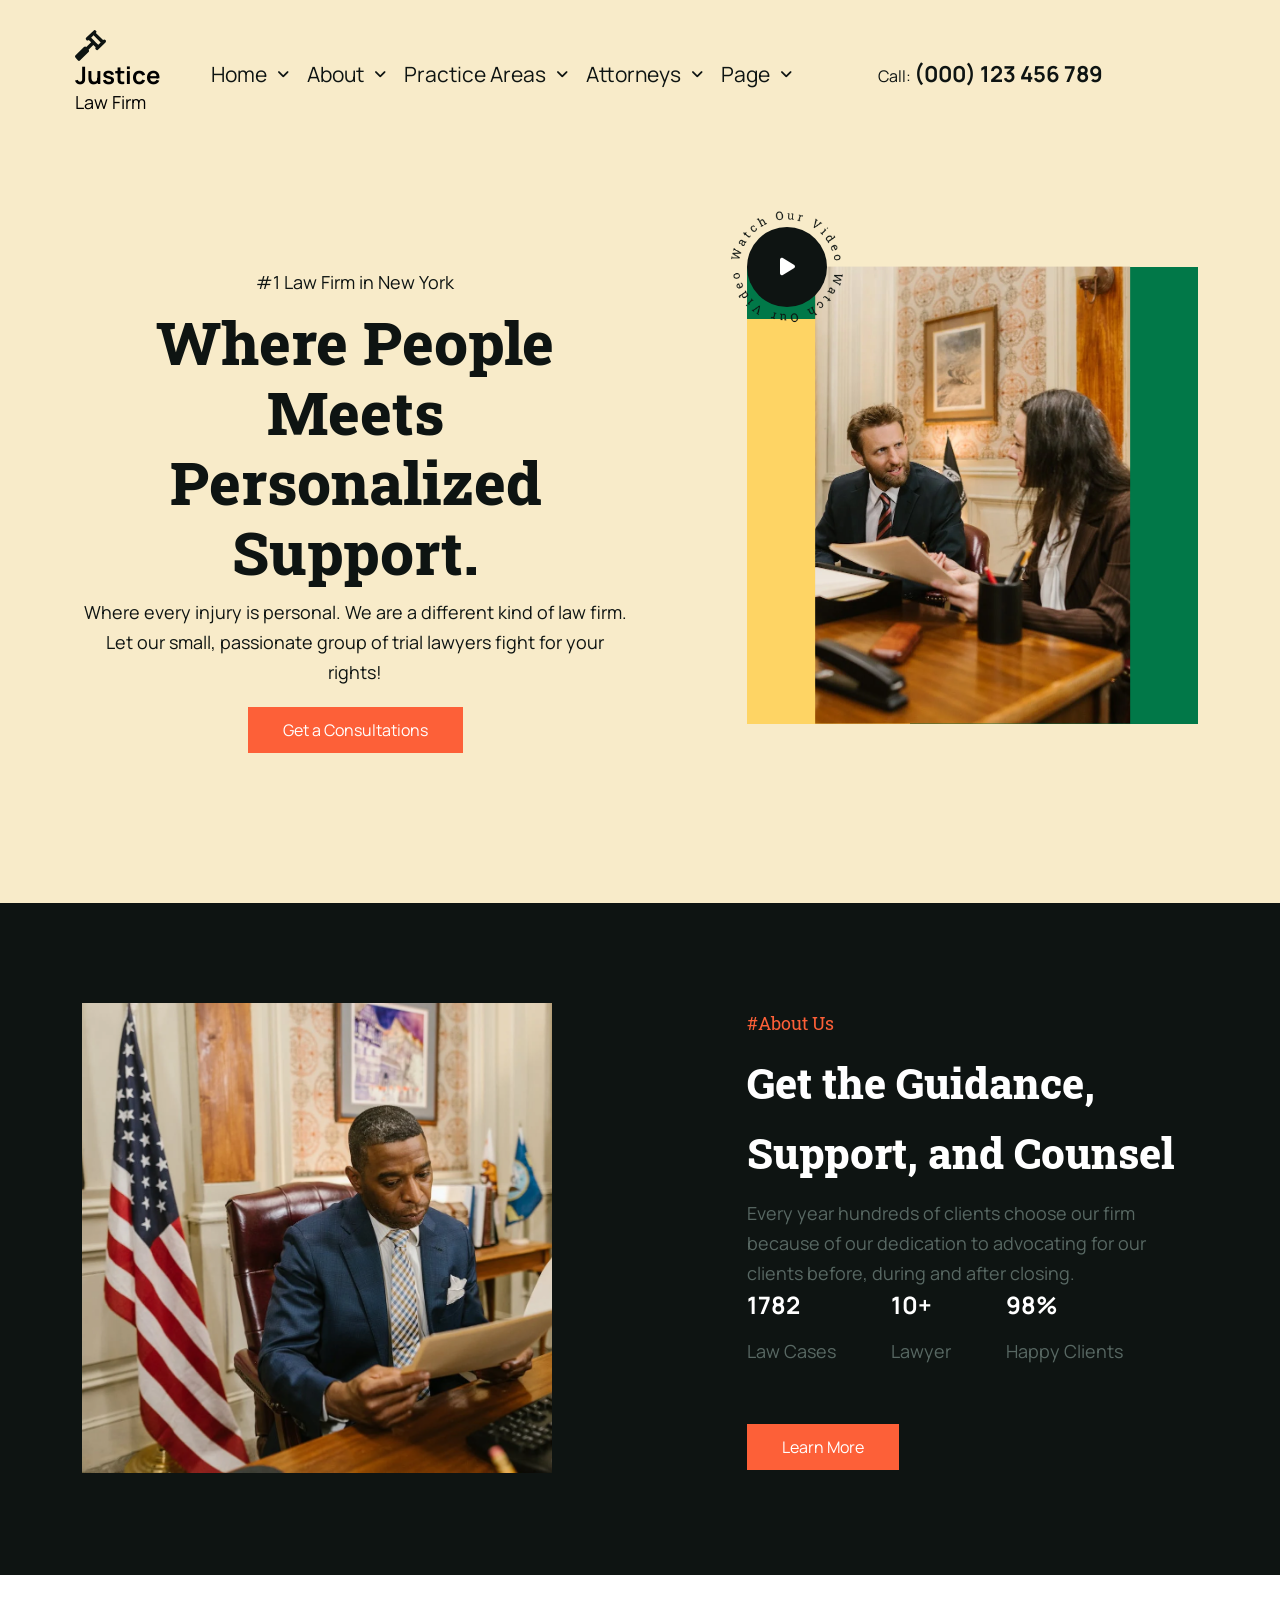
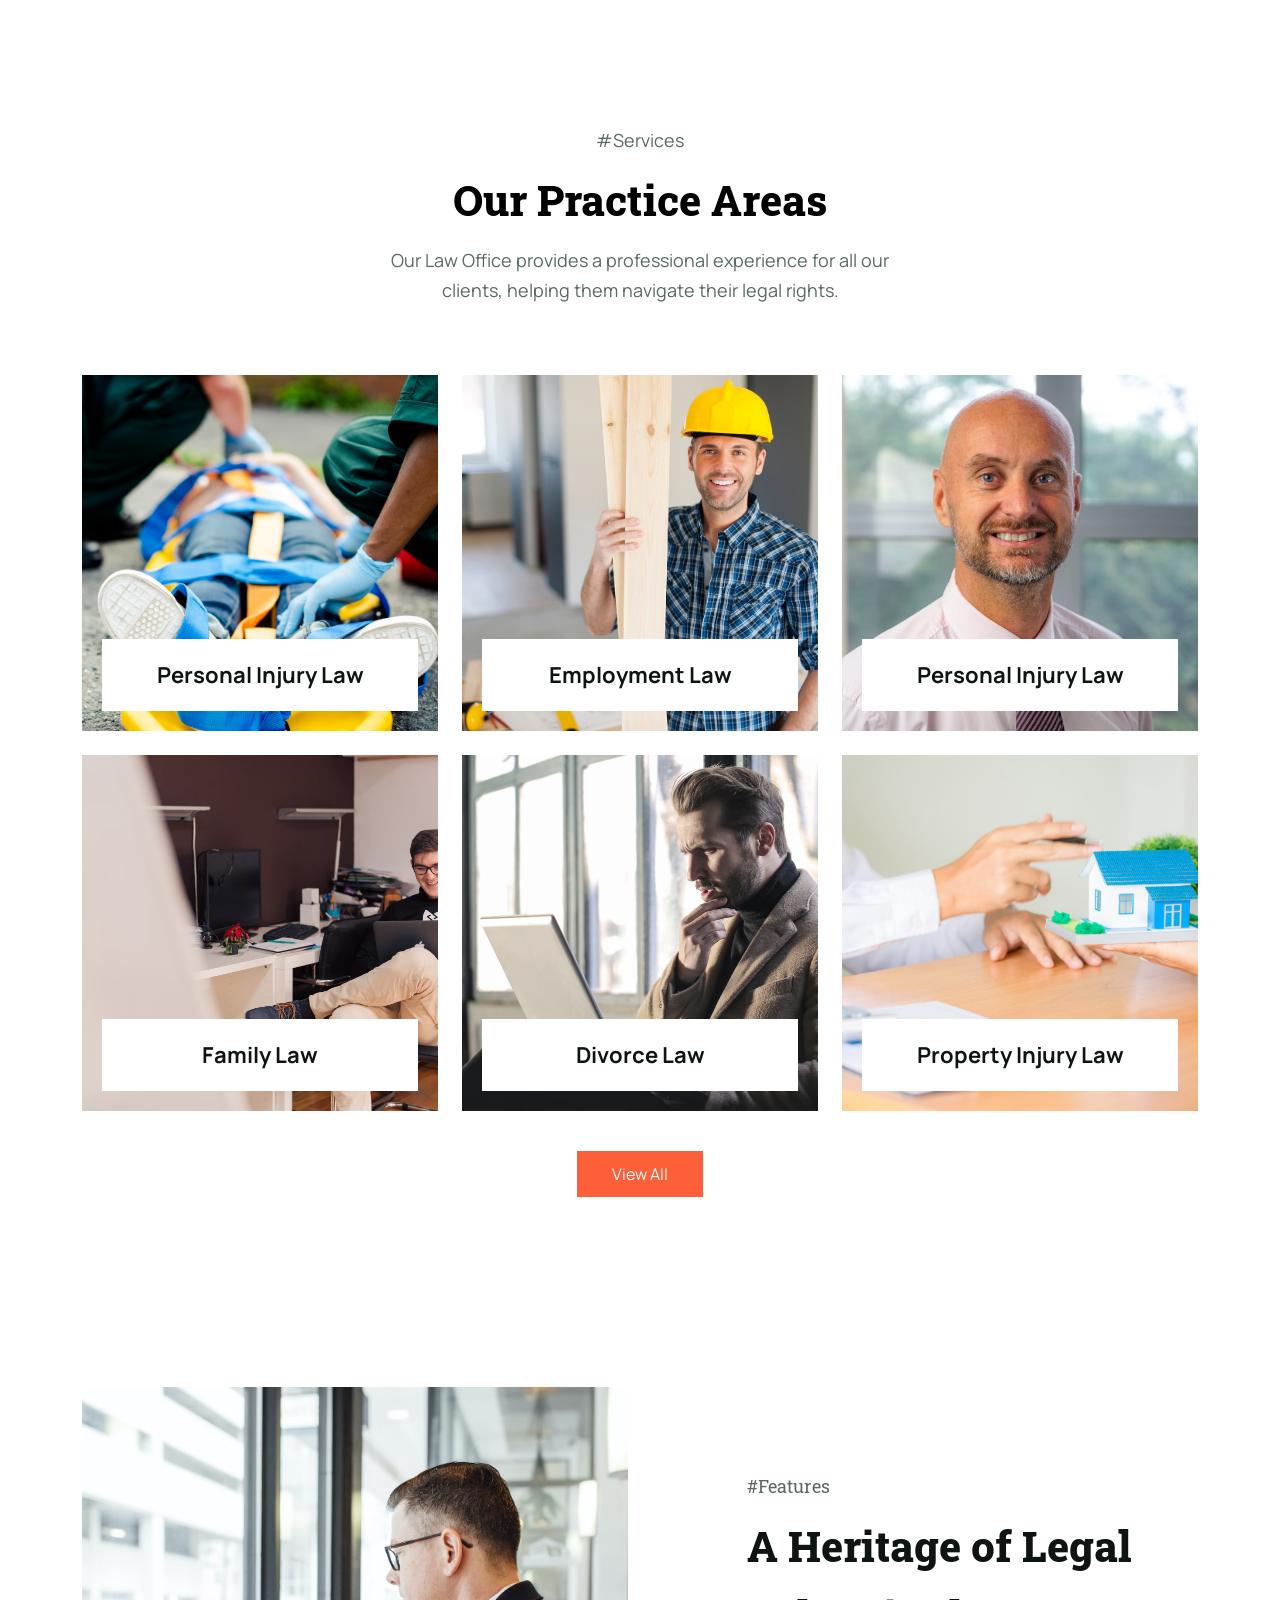
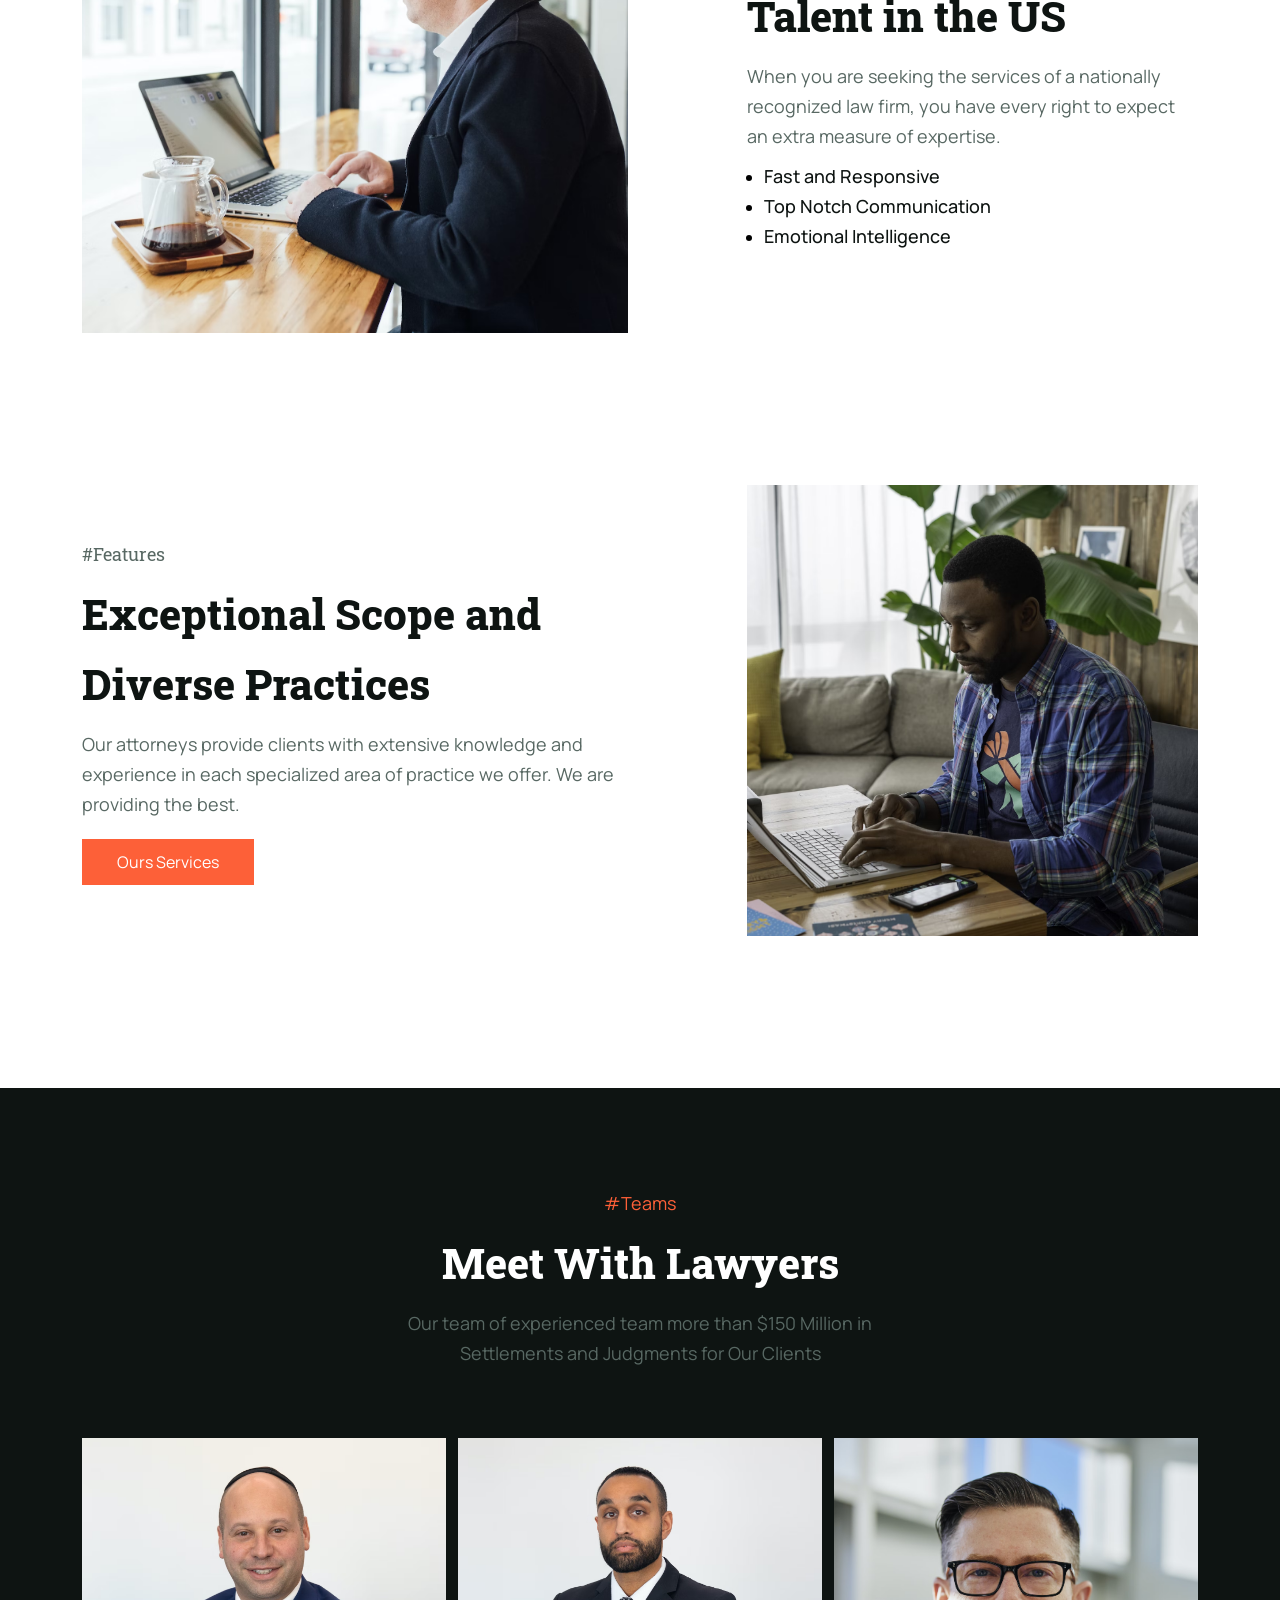
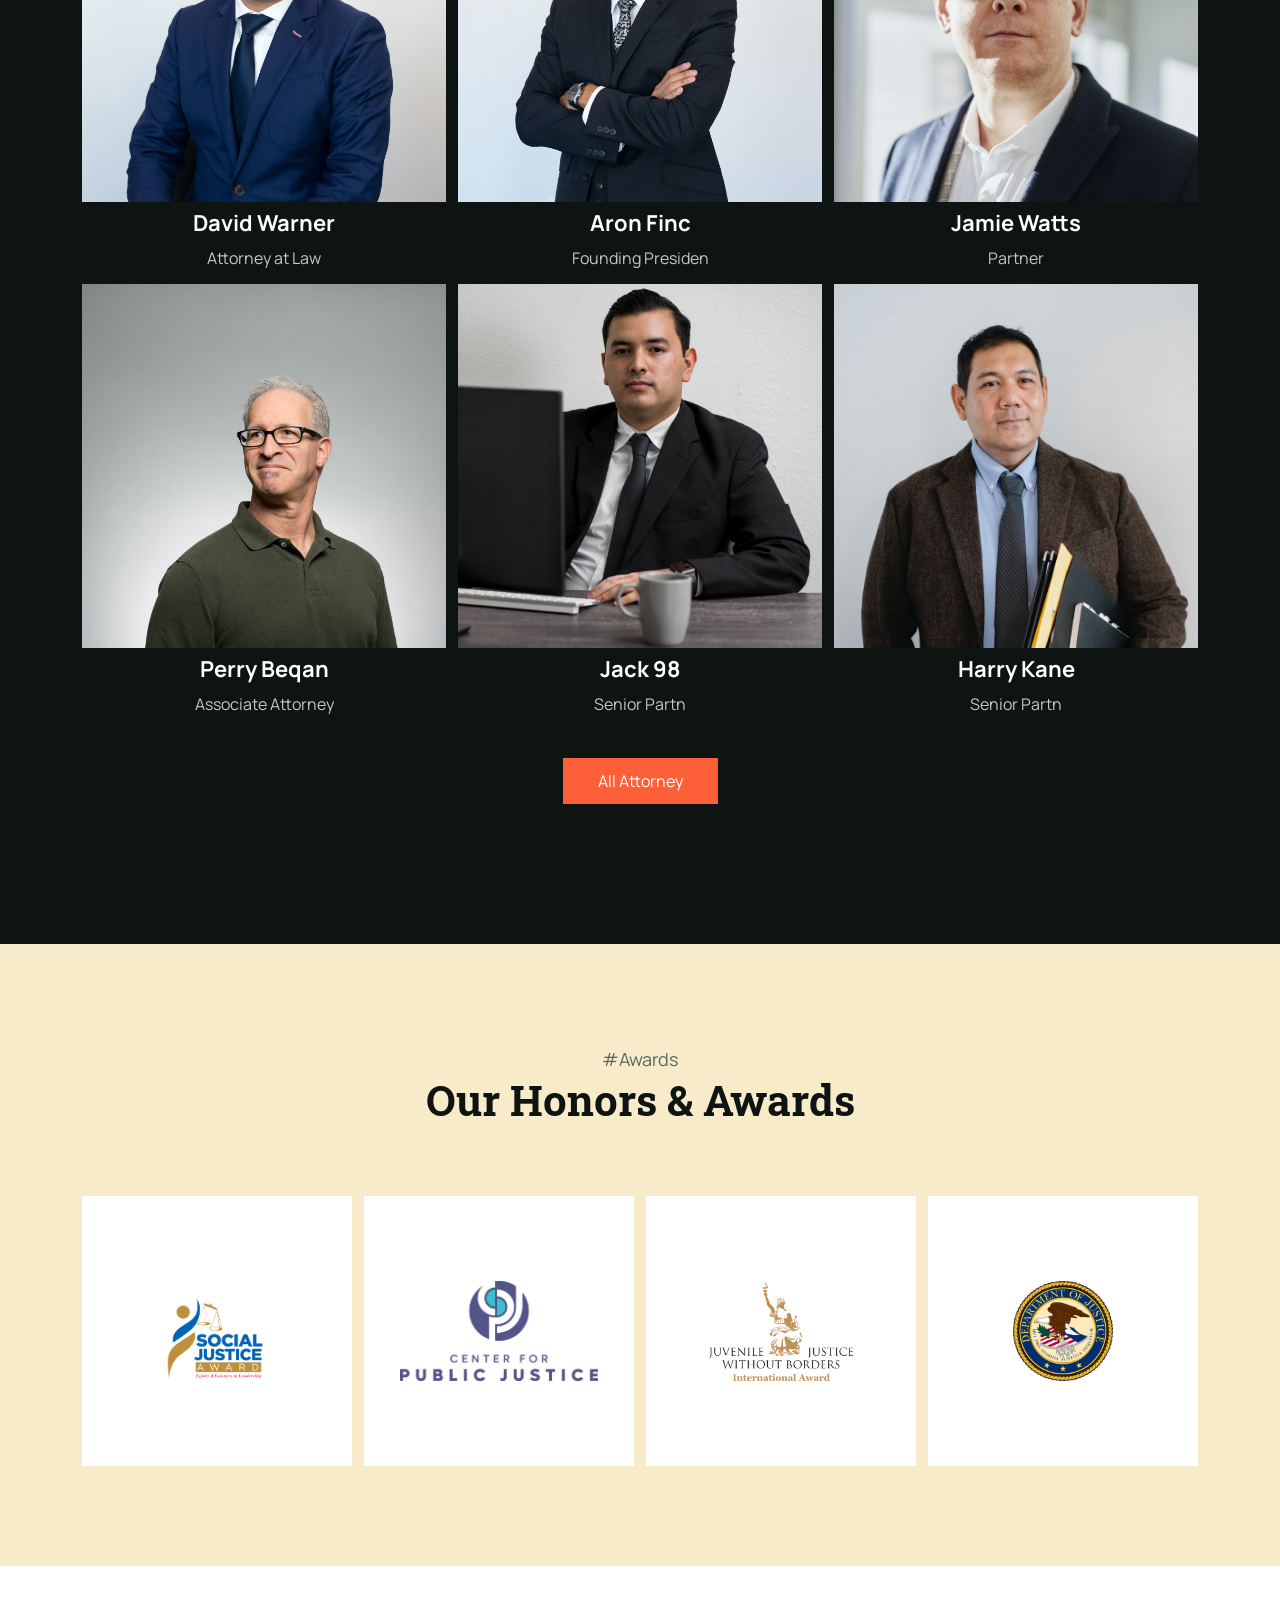
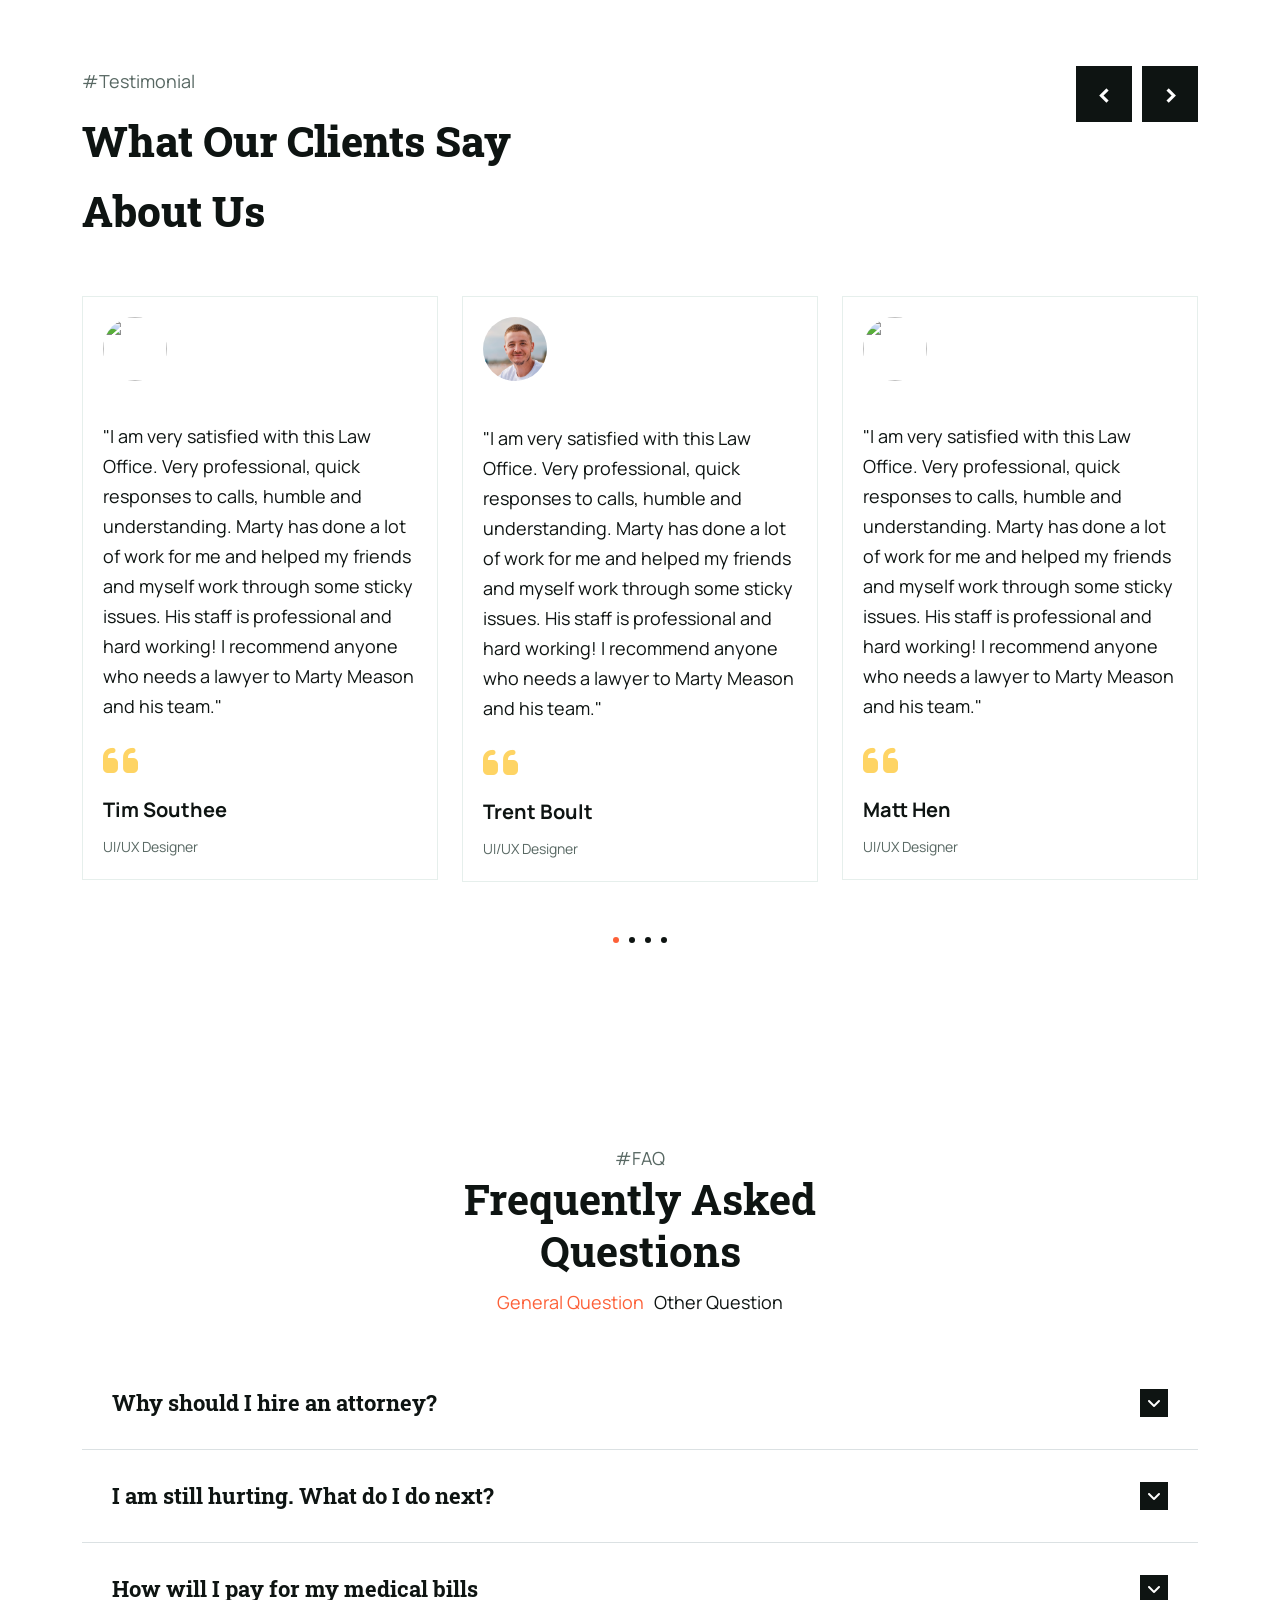
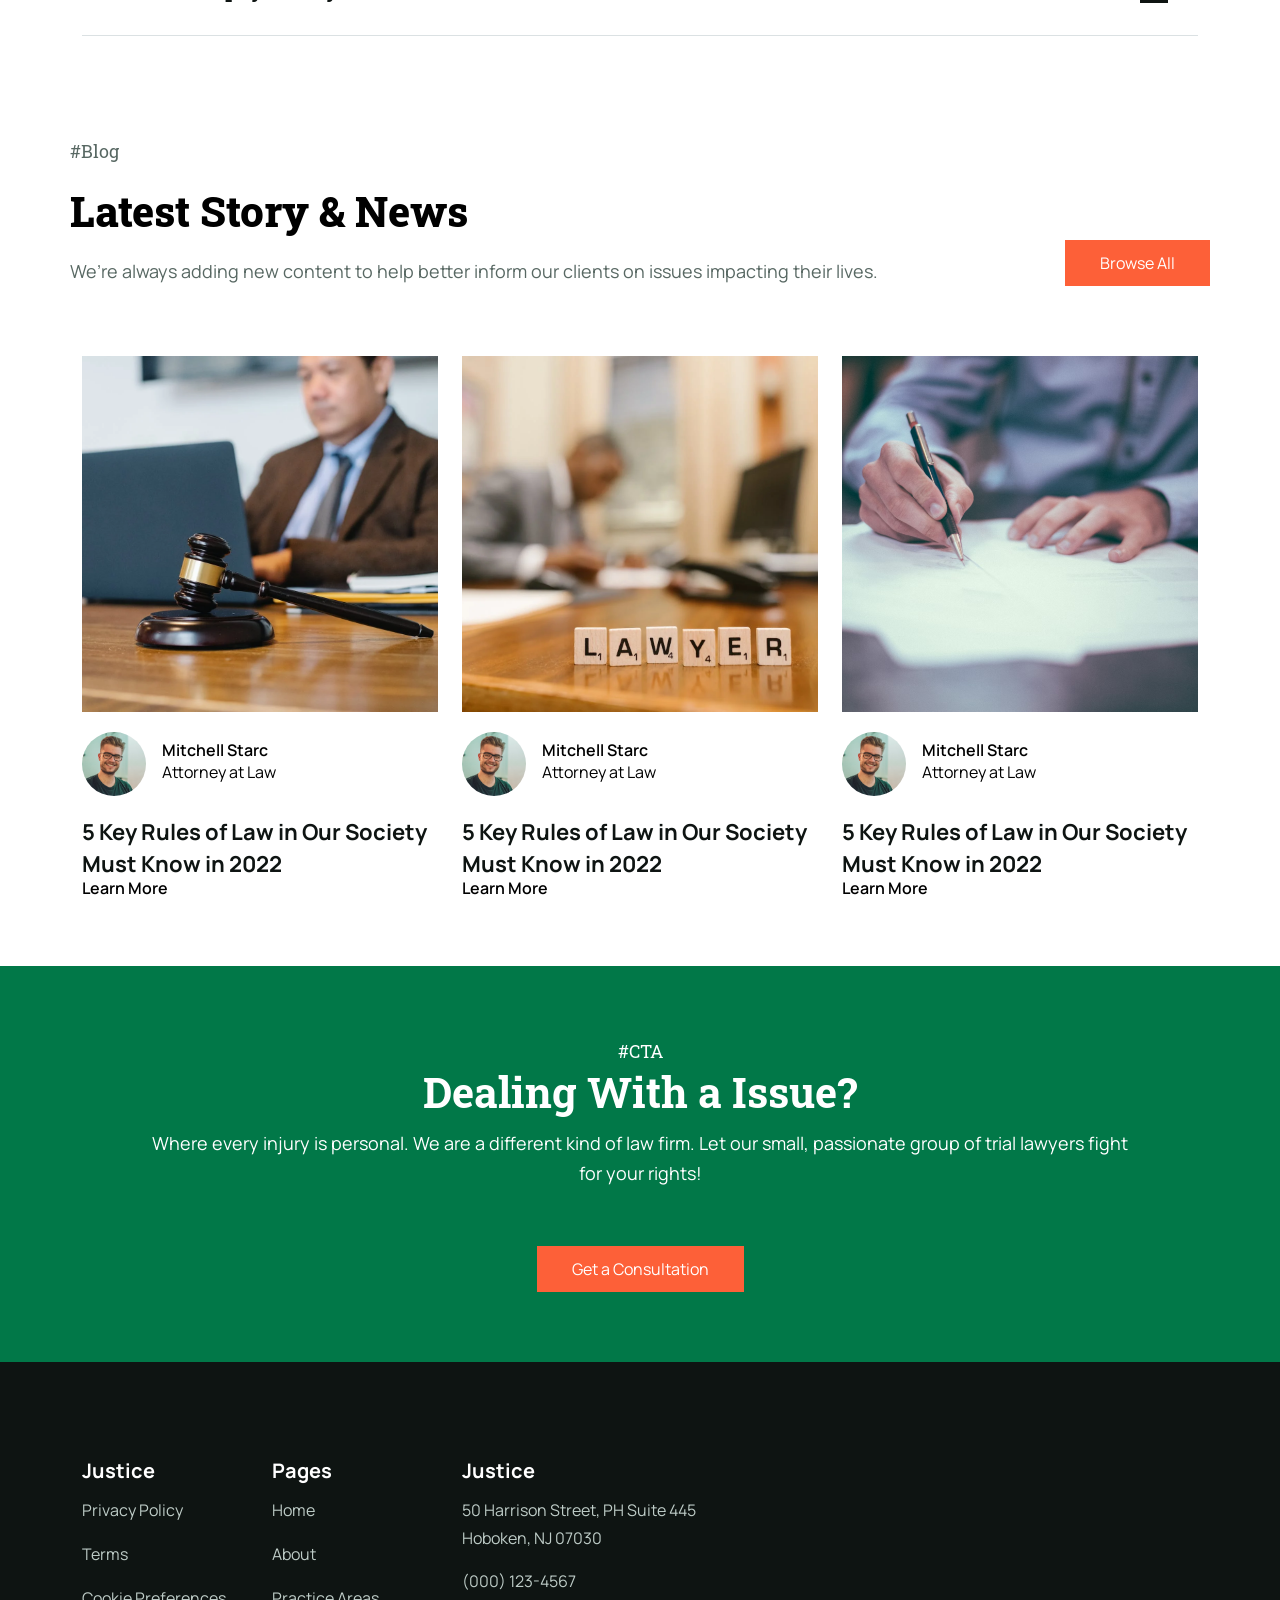
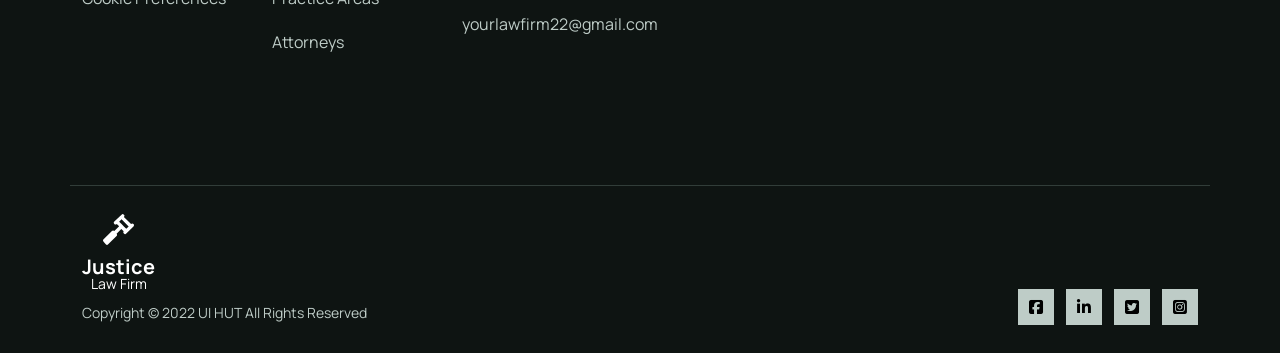
==== commit 7784c0d0: "sửa lỗi" ====
--- a/index.html
+++ b/index.html
@@ -9,11 +9,11 @@
     <link rel="stylesheet" href="./css/style.css" />
     <link rel="stylesheet" href="./css/grid.css" />
     <link rel="stylesheet" href="./css/responsive.css" />
-    <!-- fontawe -->
+    <!-- font awesome -->
     <link
       rel="stylesheet"
-      href="https://cdnjs.cloudflare.com/ajax/libs/font-awesome/7.0.1/css/all.min.css"
-      integrity="sha512-2SwdPD6INVrV/lHTZbO2nodKhrnDdJK9/kg2XD1r9uGqPo1cUbujc+IYdlYdEErWNu69gVcYgdxlmVmzTWnetw=="
+      href="https://cdnjs.cloudflare.com/ajax/libs/font-awesome/6.7.2/css/all.min.css"
+      integrity="sha512-Evv84Mr4kqVGRNSgIGL/F/aIDqQb7xQ2vcrdIwxfjThSH8CSR7PBEakCr51Ck+w+/U6swU2Im1vVX0SVk9ABhg=="
       crossorigin="anonymous"
       referrerpolicy="no-referrer"
     />
@@ -21,7 +21,7 @@
     <link rel="preconnect" href="https://fonts.googleapis.com" />
     <link rel="preconnect" href="https://fonts.gstatic.com" crossorigin />
     <link
-      href="https://fonts.googleapis.com/css2?family=Manrope:wght@200.800&family=Roboto+Slab:wght@100.900&display=swap"
+      href="https://fonts.googleapis.com/css2?family=Manrope:wght@200..800&family=Roboto+Slab:wght@100..900&display=swap"
       rel="stylesheet"
     />
   </head>
@@ -37,9 +37,9 @@
                 <div class="header__logo">
                   <a href="#!">
                     <img src="./img/logo.svg" alt="logo" class="logo__img" />
+                    <strong>Justice</strong>
+                    <p>Law Firm</p>
                   </a>
-                  <strong>Justice</strong>
-                  <p>Law Firm</p>
                 </div>
               </div>
 
@@ -55,41 +55,168 @@
               <label for="menu-toggle" class="menu-overlay"></label>
               <!-- menu -->
               <nav class="col-7 offset-1 col-xl-7 col-md-3 offset-xl-0">
-                <!-- <label for="menu-toggle" class="menu-close">
-                  <i class="fa-solid fa-xmark"></i>
-                </label> -->
                 <ul class="header__menu">
                   <li class="menu-close">
                     <label for="menu-toggle">
                       <i class="fa-solid fa-xmark"></i>
                     </label>
                   </li>
-                  <li>
+                  <li class="has-submenu">
                     <a href="#!">Home</a>
                     <i class="fa-solid fa-angle-down"></i>
+                    <ul class="sub-menu">
+                      <li>
+                        <a href="#!">Divorce</a>
+                        <i class="fa-solid fa-angle-right"></i>
+                      </li>
+                      <li>
+                        <a href="#!">Personal Injury</a>
+                        <i class="fa-solid fa-angle-right"></i>
+                      </li>
+                      <li>
+                        <a href="#!">Employment</a>
+                        <i class="fa-solid fa-angle-right"></i>
+                      </li>
+                      <li>
+                        <a href="#!">Immigration</a>
+                        <i class="fa-solid fa-angle-right"></i>
+                      </li>
+                      <li>
+                        <a href="#!">Family</a>
+                        <i class="fa-solid fa-angle-right"></i>
+                      </li>
+                      <li>
+                        <a href="#!">Property</a>
+                        <i class="fa-solid fa-angle-right"></i>
+                      </li>
+                    </ul>
                   </li>
-                  <li>
+                  <li class="has-submenu">
                     <a href="#!">About</a>
                     <i class="fa-solid fa-angle-down"></i>
+                    <ul class="sub-menu">
+                      <li>
+                        <a href="#!">Divorce</a>
+                        <i class="fa-solid fa-angle-right"></i>
+                      </li>
+                      <li>
+                        <a href="#!">Personal Injury</a>
+                        <i class="fa-solid fa-angle-right"></i>
+                      </li>
+                      <li>
+                        <a href="#!">Employment</a>
+                        <i class="fa-solid fa-angle-right"></i>
+                      </li>
+                      <li>
+                        <a href="#!">Immigration</a>
+                        <i class="fa-solid fa-angle-right"></i>
+                      </li>
+                      <li>
+                        <a href="#!">Family</a>
+                        <i class="fa-solid fa-angle-right"></i>
+                      </li>
+                      <li>
+                        <a href="#!">Property</a>
+                        <i class="fa-solid fa-angle-right"></i>
+                      </li>
+                    </ul>
                   </li>
-                  <li>
+                  <li class="has-submenu">
                     <a href="#!">Practice Areas</a>
                     <i class="fa-solid fa-angle-down"></i>
+                    <ul class="sub-menu">
+                      <li>
+                        <a href="#!">Divorce</a>
+                        <i class="fa-solid fa-angle-right"></i>
+                      </li>
+                      <li>
+                        <a href="#!">Personal Injury</a>
+                        <i class="fa-solid fa-angle-right"></i>
+                      </li>
+                      <li>
+                        <a href="#!">Employment</a>
+                        <i class="fa-solid fa-angle-right"></i>
+                      </li>
+                      <li>
+                        <a href="#!">Immigration</a>
+                        <i class="fa-solid fa-angle-right"></i>
+                      </li>
+                      <li>
+                        <a href="#!">Family</a>
+                        <i class="fa-solid fa-angle-right"></i>
+                      </li>
+                      <li>
+                        <a href="#!">Property</a>
+                        <i class="fa-solid fa-angle-right"></i>
+                      </li>
+                    </ul>
                   </li>
-                  <li>
+                  <li class="has-submenu">
                     <a href="#!">Attorneys</a>
                     <i class="fa-solid fa-angle-down"></i>
+                    <ul class="sub-menu">
+                      <li>
+                        <a href="#!">Divorce</a>
+                        <i class="fa-solid fa-angle-right"></i>
+                      </li>
+                      <li>
+                        <a href="#!">Personal Injury</a>
+                        <i class="fa-solid fa-angle-right"></i>
+                      </li>
+                      <li>
+                        <a href="#!">Employment</a>
+                        <i class="fa-solid fa-angle-right"></i>
+                      </li>
+                      <li>
+                        <a href="#!">Immigration</a>
+                        <i class="fa-solid fa-angle-right"></i>
+                      </li>
+                      <li>
+                        <a href="#!">Family</a>
+                        <i class="fa-solid fa-angle-right"></i>
+                      </li>
+                      <li>
+                        <a href="#!">Property</a>
+                        <i class="fa-solid fa-angle-right"></i>
+                      </li>
+                    </ul>
                   </li>
-                  <li>
+                  <li class="has-submenu">
                     <a href="#!">Page</a>
                     <i class="fa-solid fa-angle-down"></i>
+                    <ul class="sub-menu">
+                      <li>
+                        <a href="#!">Divorce</a>
+                        <i class="fa-solid fa-angle-right"></i>
+                      </li>
+                      <li>
+                        <a href="#!">Personal Injury</a>
+                        <i class="fa-solid fa-angle-right"></i>
+                      </li>
+                      <li>
+                        <a href="#!">Employment</a>
+                        <i class="fa-solid fa-angle-right"></i>
+                      </li>
+                      <li>
+                        <a href="#!">Immigration</a>
+                        <i class="fa-solid fa-angle-right"></i>
+                      </li>
+                      <li>
+                        <a href="#!">Family</a>
+                        <i class="fa-solid fa-angle-right"></i>
+                      </li>
+                      <li>
+                        <a href="#!">Property</a>
+                        <i class="fa-solid fa-angle-right"></i>
+                      </li>
+                    </ul>
                   </li>
                 </ul>
               </nav>
               <!-- phone -->
               <div class="col-3">
                 <div class="phone">
-                  <a href="#!" class="phone__link">
+                  <a href="tel:000123456789" class="phone__link">
                     Call:
                     <span class="phone__link--bold">(000) 123 456 789</span>
                   </a>
@@ -107,9 +234,9 @@
               <!-- text  -->
               <div class="col-6 col-lg-4 col-md-12">
                 <div class="hero-content">
-                  <h4 class="hero__subtitle subtitle subtitle--dark">
+                  <p class="hero__subtitle subtitle subtitle--dark">
                     #1 Law Firm in New York
-                  </h4>
+                  </p>
                   <h1 class="hero__title title title--dark">
                     Where People Meets Personalized Support.
                   </h1>
@@ -207,7 +334,7 @@
               </div>
             </div>
           </div>
-          <div class="row g-2">
+          <div class="row g-3">
             <div class="col-4 col-md-12">
               <article class="card">
                 <img src="./img/img-service-1.png" alt="" class="card__img" />
@@ -681,7 +808,7 @@
           <div class="blogs-top">
             <div class="blogs-intro">
               <h3 class="subtitle subtitle--gray">#Blog</h3>
-              <h2 class="title">Latest Story & News</h2>
+              <h2 class="title blog__title">Latest Story & News</h2>
               <p class="blogs-desc desc desc--gray">
                 We’re always adding new content to help better inform our
                 clients on issues impacting their lives.
@@ -842,8 +969,14 @@
             <p class="footer__text">
               50 Harrison Street, PH Suite 445<br />Hoboken, NJ 07030
             </p>
-            <p class="footer__text">(000) 123-4567</p>
-            <p class="footer__text">yourlawfirm22@gmail.com</p>
+            <p class="footer__text">
+              <a href="tel:0001234567">(000) 123-4567</a>
+            </p>
+            <p class="footer__text">
+              <a href="mailto:yourlawfirm22@gmail.com"
+                >yourlawfirm22@gmail.com</a
+              >
+            </p>
           </div>
           <!-- Footer Map -->
           <div class="col-5 col-md-12">
@@ -883,14 +1016,11 @@
           <div class="col">
             <div class="footer-bottom__right">
               <div class="social-links">
-                <a
-                  href="#!"
-                  class="social-links__item social-links__item--active"
-                  aria-label="Facebook"
+                <a href="#!" class="social-links__item" aria-label="Facebook"
                   ><i class="fa-brands fa-square-facebook"></i
                 ></a>
                 <a href="#!" class="social-links__item" aria-label="LinkedIn"
-                  ><i class="fa-brands fa-square-linkedin"></i
+                  ><i class="fa-brands fa-linkedin-in"></i
                 ></a>
                 <a href="#!" class="social-links__item" aria-label="Twitter"
                   ><i class="fa-brands fa-square-twitter"></i
--- a/css/style.css
+++ b/css/style.css
@@ -8,17 +8,22 @@
   --white: #fff;
   --orange: #fd6038;
   --yellow: #fed464;
+  --grey: #586863;
 
   --z-default: 1;
   --z-elevated: 2;
   --z-overlay: 3;
 }
+* {
+  box-sizing: border-box;
+}
 html {
   font-size: 62.5%;
 }
 
 body {
   font-size: 16px;
+  font-family: "Manrope", sans-serif;
 }
 
 h1,
@@ -31,6 +36,7 @@
 }
 
 a {
+  color: inherit;
   text-decoration: none;
 }
 
@@ -38,130 +44,6 @@
   font-size: 1.8rem;
   font-weight: normal;
   line-height: 30px;
-}
-
-/* Header section */
-.header-wrapper {
-  background-color: var(--yellow-light);
-  padding-top: 30px;
-}
-
-.header__logo {
-  display: flex;
-  flex-direction: column;
-  align-items: center;
-}
-
-.header__logo strong {
-  font-size: 24px;
-  font-weight: 700;
-}
-
-.header__menu {
-  display: flex;
-  justify-content: center;
-  align-items: center;
-  gap: 24px;
-  list-style: none;
-  height: 100%;
-}
-
-.header__menu li {
-  display: flex;
-  align-items: center;
-  gap: 2px;
-  transition: all 0.3s ease-in-out;
-}
-
-.header__menu li:hover > * {
-  color: var(--orange);
-  transition: all 0.3s ease-in-out;
-}
-
-.header__menu li:hover i {
-  transform: rotate(180deg);
-  transition: all 0.3s ease-in-out;
-}
-
-.header__menu a {
-  display: block;
-  padding: 4px 8px;
-  color: var(--dark);
-
-  font-size: 21px;
-  font-style: normal;
-  font-weight: 400;
-  line-height: 28px;
-}
-
-.header__menu i {
-  color: var(--dark);
-  font-size: 14px;
-}
-
-.hero {
-  padding: 150px 0;
-}
-
-.logo__img {
-  object-fit: cover;
-}
-
-.phone {
-  display: flex;
-  justify-content: flex-end;
-  height: 100%;
-  white-space: nowrap;
-  align-items: center;
-}
-
-.phone__link {
-  color: var(--dark);
-  text-align: center;
-}
-
-.phone__link--bold {
-  color: var(--dark);
-  text-align: center;
-
-  font-size: 22px;
-  font-style: normal;
-  font-weight: 700;
-  line-height: 32px;
-}
-
-.subtitle {
-  font-size: 18px;
-  font-style: normal;
-  font-weight: 400;
-  line-height: 30px;
-}
-
-.title {
-  font-size: 60px;
-  font-style: normal;
-  font-weight: 800;
-  line-height: 70px;
-  margin-top: 10px;
-}
-
-.hero__desc,
-.desc {
-  margin-top: 10px;
-  font-size: 18px;
-  font-style: normal;
-  font-weight: 400;
-  line-height: 30px;
-}
-
-.title--dark,
-.desc--dark {
-  color: var(--dark);
-}
-
-.subtitle--gray,
-.desc--gray {
-  color: #586863;
 }
 
 /* Base button styles */
@@ -186,6 +68,204 @@
 
 .btn--small {
   padding: 15px 35px;
+}
+/* submenu */
+.header__menu > li {
+  position: relative;
+}
+
+.sub-menu {
+  position: absolute;
+  top: 100%;
+  left: 0;
+
+  width: 220px;
+  padding: 10px 0;
+  margin: 0;
+
+  background-color: var(--white);
+  box-shadow: 0 10px 30px rgba(0, 0, 0, 0.12);
+
+  opacity: 0;
+  visibility: hidden;
+  pointer-events: none;
+
+  transition:
+    opacity 0.3s ease,
+    visibility 0.3s ease;
+
+  z-index: 100;
+  list-style: none;
+  border-radius: 4px;
+}
+
+.has-submenu:hover > .sub-menu {
+  opacity: 1;
+  visibility: visible;
+  pointer-events: auto;
+}
+
+.sub-menu li {
+  display: flex;
+  justify-content: space-between;
+  align-items: center;
+
+  padding: 10px 14px;
+  border-bottom: 1px solid #eee;
+}
+
+.sub-menu li:last-child {
+  border-bottom: none;
+}
+
+.sub-menu > li > a {
+  padding: 0;
+  font-size: 1.6rem;
+  color: #555;
+  text-decoration: none;
+  transition: color 0.3s ease;
+}
+
+.sub-menu i {
+  font-size: 1.2rem;
+  color: #333;
+  transition: color 0.3s ease;
+}
+
+.sub-menu li:hover > a,
+.sub-menu li:hover > i {
+  color: var(--orange);
+}
+/* Header section */
+.header-wrapper {
+  background-color: var(--yellow-light);
+  padding-top: 30px;
+}
+
+.header__logo {
+  display: flex;
+  flex-direction: column;
+  align-items: center;
+}
+
+.header__logo strong {
+  font-size: 2.4rem;
+  font-weight: 700;
+}
+
+.header__menu {
+  display: flex;
+  justify-content: center;
+  align-items: center;
+  gap: 24px;
+  list-style: none;
+  height: 100%;
+}
+
+.header__menu > li {
+  display: flex;
+  position: relative;
+  align-items: center;
+  gap: 2px;
+  transition: all 0.3s ease-in-out;
+}
+
+.header__menu > li:hover > * {
+  color: var(--orange);
+  transition: all 0.3s ease-in-out;
+}
+
+.header__menu > li:hover > .fa-angle-down {
+  transform: rotate(180deg);
+  transition: all 0.3s ease-in-out;
+}
+
+.header__menu a {
+  display: block;
+  padding: 4px 8px;
+  text-decoration: none;
+  color: var(--dark);
+  font-family: var(--text-font);
+  font-size: 2.1rem;
+  font-style: normal;
+  font-weight: 400;
+  line-height: 28px;
+}
+
+.header__menu i {
+  color: var(--dark);
+  font-size: 1.4rem;
+}
+.header__menu i {
+  color: var(--dark);
+  font-size: 1.4rem;
+}
+
+.hero {
+  padding: 150px 0;
+  text-align: center;
+}
+
+.logo__img {
+  object-fit: cover;
+}
+
+.phone {
+  display: flex;
+  justify-content: flex-end;
+  height: 100%;
+  white-space: nowrap;
+  align-items: center;
+}
+
+.phone__link {
+  color: var(--dark);
+  text-align: center;
+}
+
+.phone__link--bold {
+  color: var(--dark);
+  text-align: center;
+
+  font-size: 22px;
+  font-style: normal;
+  font-weight: 700;
+  line-height: 32px;
+}
+
+.subtitle {
+  font-size: 18px;
+  font-style: normal;
+  font-weight: 400;
+  line-height: 30px;
+}
+
+.hero__title {
+  font-size: 60px;
+  line-height: 70px;
+  font-style: normal;
+  font-weight: 800;
+  line-height: 70px;
+  margin-top: 10px;
+}
+
+.hero__desc,
+.desc {
+  margin-top: 10px;
+  font-size: 18px;
+  font-style: normal;
+  font-weight: 400;
+  line-height: 30px;
+}
+
+.title--dark,
+.desc--dark {
+  color: var(--dark);
+}
+
+.subtitle--gray,
+.desc--gray {
+  color: #586863;
 }
 
 .shape {
@@ -247,8 +327,8 @@
 
 .shape__green {
   width: min(470px, 100%);
-  height: 476px;
-  background: var(--Green, #017848);
+  aspect-ratio: 470 / 476;
+  background: var(--green);
   position: relative;
   z-index: var(--z-default);
 }
@@ -264,15 +344,16 @@
   position: absolute;
   bottom: 0;
   left: 0;
-  width: 170px;
-  height: 422px;
-  background: var(--Yellow, #fed464);
+  width: calc(170 / 470 * 100%);
+  aspect-ratio: 170 / 422;
+
+  background: var(--yellow);
 }
 
 .shape__img img {
   display: block;
-  width: 330px;
-  height: 476px;
+  width: 70%;
+  height: 100%;
   object-fit: cover;
   position: absolute;
   top: 50%;
@@ -286,8 +367,17 @@
 }
 
 .about {
-  background: var(--Dark, #0e1412);
+  background: var(--dark);
   padding: 100px 0;
+}
+
+.about__title {
+  font-size: 42px;
+  line-height: 52px;
+  font-style: normal;
+  font-weight: 800;
+  line-height: 70px;
+  margin-top: 10px;
 }
 
 .about__img img {
@@ -297,16 +387,16 @@
 }
 
 .subtitle--orange {
-  color: var(--Orange, #fd6038);
+  color: var(--orange);
 }
 
 .title--white {
-  color: var(--White, #fff);
+  color: var(--white);
 }
 
 .number__strong {
   display: block;
-  color: var(--White, #fff);
+  color: var(--white);
 
   font-size: 24px;
   font-style: normal;
@@ -329,6 +419,15 @@
 /* Services section */
 .services {
   padding: 150px 0;
+}
+
+.services-title {
+  font-size: 42px;
+  line-height: 52px;
+  font-style: normal;
+  font-weight: 800;
+  line-height: 70px;
+  margin-top: 10px;
 }
 
 .service-content,
@@ -408,6 +507,15 @@
   align-items: center;
 }
 
+.features__title {
+  font-size: 42px;
+  line-height: 52px;
+  font-style: normal;
+  font-weight: 800;
+  line-height: 70px;
+  margin-top: 10px;
+}
+
 .features__img img {
   width: 100%;
   aspect-ratio: 1/1;
@@ -440,7 +548,14 @@
   background-color: var(--dark);
   padding: 100px 0;
 }
-
+.teams-title {
+  font-size: 42px;
+  line-height: 52px;
+  font-style: normal;
+  font-weight: 800;
+  line-height: 70px;
+  margin-top: 10px;
+}
 .card__name {
   display: block;
   color: var(--White, #fff);
@@ -515,6 +630,15 @@
   padding: 100px 0;
 }
 
+.testimonial__title {
+  font-size: 42px;
+  line-height: 52px;
+  font-style: normal;
+  font-weight: 800;
+  line-height: 70px;
+  margin-top: 10px;
+}
+
 .testimonial-action {
   display: flex;
   gap: 10px;
@@ -525,8 +649,12 @@
   position: relative;
   display: inline-block;
   padding: 28px;
+  background-color: var(--dark);
+  color: #fff;
+}
+
+.testimonial-btn:hover {
   background-color: var(--orange);
-  color: #fff;
 }
 
 .testimonial-btn--prev {
@@ -766,9 +894,18 @@
 .faq-content {
   margin-bottom: 40px;
 }
-
+/* BLOG */
 .blog {
   padding: 100px 0;
+}
+
+.blog__title {
+  font-size: 42px;
+  line-height: 52px;
+  font-style: normal;
+  font-weight: 800;
+  line-height: 70px;
+  margin-top: 10px;
 }
 
 .blogs-top {
@@ -998,7 +1135,7 @@
 }
 
 .btn:hover {
-  background-color: #fff;
+  background-color: var(--grey);
   color: var(--orange);
   transition: all 0.3s ease-in-out;
 }
--- a/css/grid.css
+++ b/css/grid.css
@@ -1,46 +1,4 @@
-:root {
-  --heading-font: "Roboto Slab", serif;
-  --black: #000;
-  --white: #fff;
-  --primary-color: #b80257;
-  --secondary-color: #783df0;
-}
-* {
-  box-sizing: border-box;
-}
-html {
-  font-size: 62.5%;
-}
-body {
-  font-size: 1.6rem;
-  font-family: "Manrope", sans-serif;
-  line-height: 1.3;
-}
-
-h1,
-h2,
-h3,
-h4,
-h5,
-h6 {
-  font-family: var(--heading-font);
-}
-
-a {
-  color: inherit;
-}
 /* XXL */
-
-.item {
-  display: flex;
-  justify-content: center;
-  align-items: center;
-  padding: 20px;
-  font-size: 20px;
-  font-weight: 600;
-  background: lightgreen;
-  color: #fff;
-}
 
 .container {
   --spacer: 24px;
@@ -78,11 +36,11 @@
 }
 
 .row > [class*="col-"] {
-  flex-basis: calc(100% / var(--column) * var(--column-number));
+  width: calc(100% / var(--column) * var(--column-number));
 }
 
 .row[class*="row-cols-"] > * {
-  flex-basis: calc(100% / var(--row-cols-number));
+  width: calc(100% / var(--row-cols-number));
 }
 
 .row > [class*="offset-"] {
--- a/css/responsive.css
+++ b/css/responsive.css
@@ -5,16 +5,13 @@
 .menu-icon {
   display: none;
 }
-.menu-close {
+.header__menu .menu-close {
   display: none;
 }
-.phone {
-  justify-content: center;
-}
-
-/* .header__menu {
+
+.header__menu {
   gap: 10px;
-} */
+}
 
 .about__img img {
   width: 470px;
@@ -62,7 +59,10 @@
   header .row {
     justify-content: space-between;
   }
-
+  .title {
+    font-size: 32px;
+    line-height: 42px;
+  }
   .hero-content {
     margin-bottom: 70px;
   }
@@ -239,4 +239,9 @@
   .cta-top {
     padding: 40px 16px;
   }
-}
+
+  .title {
+    font-size: 26px;
+    line-height: 36px;
+  }
+}
